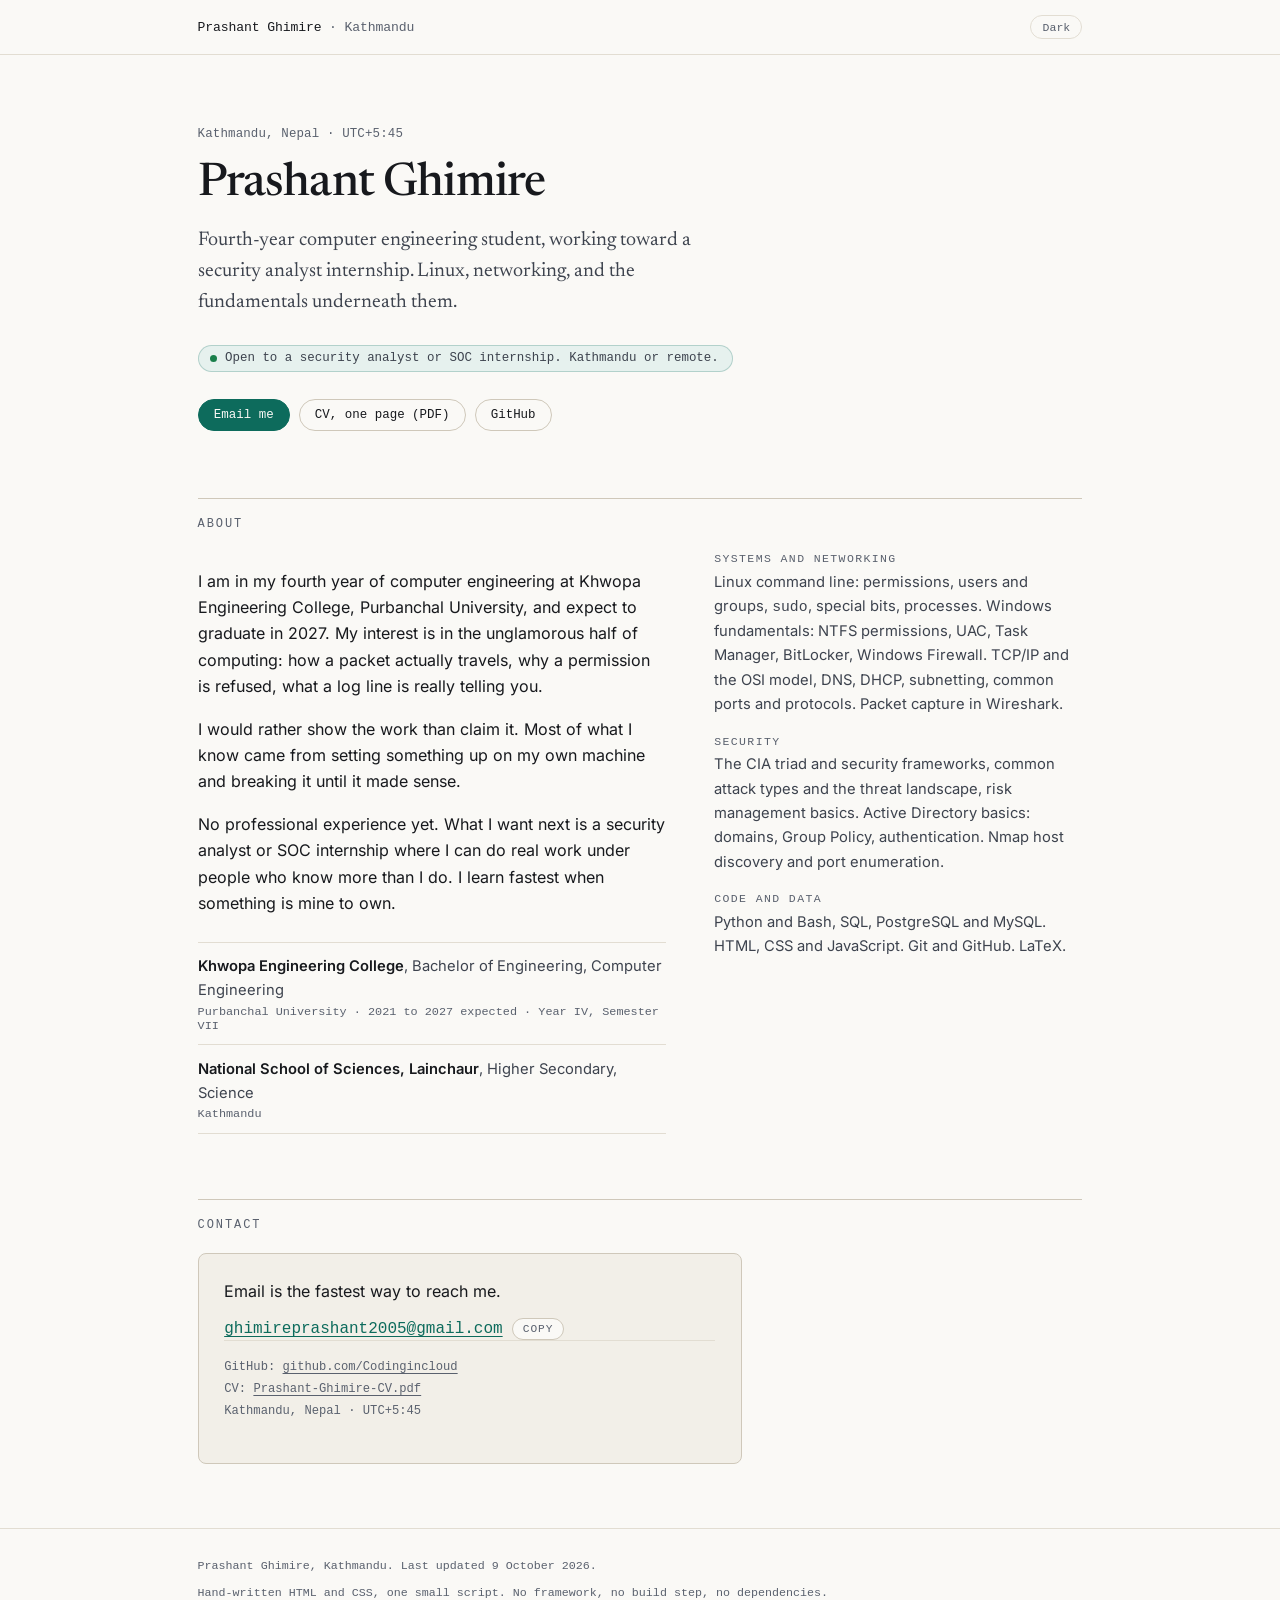
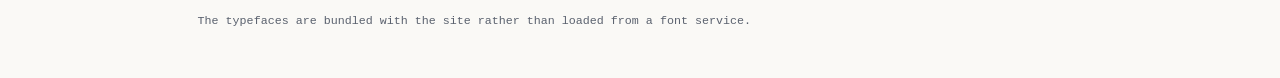
==== index.html @ 4f0287fd "fix: say only what stays true once the proxy is in the path An HTML entity does not dodge Cloudflare" ====
<!DOCTYPE html>
<html lang="en">
<head>
<meta charset="utf-8">
<meta name="viewport" content="width=device-width, initial-scale=1">
<title>Prashant Ghimire · Computer engineering student, Kathmandu</title>
<meta name="description" content="Prashant Ghimire is a computer engineering student in Kathmandu, working toward a security analyst internship. Linux, networking, and the fundamentals underneath them.">
<meta name="author" content="Prashant Ghimire">
<meta name="theme-color" content="#faf9f6">
<link rel="canonical" href="https://prashant-ghimire.com.np/">
<meta property="og:type" content="website">
<meta property="og:title" content="Prashant Ghimire · Computer engineering student, Kathmandu">
<meta property="og:description" content="Computer engineering student in Kathmandu, working toward a security analyst internship.">
<meta property="og:url" content="https://prashant-ghimire.com.np/">
<meta property="og:image" content="https://prashant-ghimire.com.np/assets/img/og.png">
<meta property="og:image:width" content="1200">
<meta property="og:image:height" content="630">
<meta property="og:image:alt" content="Prashant Ghimire, computer engineering student in Kathmandu.">
<meta name="twitter:card" content="summary_large_image">
<link rel="icon" href="favicon.svg" type="image/svg+xml">
<link rel="preload" href="assets/fonts/newsreader-latin.woff2" as="font" type="font/woff2" crossorigin>
<link rel="preload" href="assets/fonts/inter-latin.woff2" as="font" type="font/woff2" crossorigin>
<link rel="stylesheet" href="assets/css/site.css">
<script>
  // Set the theme before the first paint so the page never flashes the wrong
  // background. No stored choice means the operating system gets to decide.
  (function () {
    try {
      var saved = localStorage.getItem("pg-theme");
      var dark = saved
        ? saved === "dark"
        : window.matchMedia("(prefers-color-scheme: dark)").matches;
      if (dark) document.documentElement.setAttribute("data-theme", "dark");
    } catch (e) {}
  })();
</script>
</head>
<body>

<a class="skip" href="#main">Skip to content</a>

<header class="site-head">
  <div class="wrap">
    <a class="brand" href="#top">Prashant Ghimire <span>· Kathmandu</span></a>
    <button class="theme-btn" id="themeBtn" type="button">Dark</button>
  </div>
</header>

<main id="main" class="wrap" tabindex="-1">

  <div class="hero" id="top">
    <p class="eyebrow">Kathmandu, Nepal · UTC+5:45</p>
    <h1>Prashant Ghimire</h1>
    <p class="lede">
      Fourth-year computer engineering student, working toward a security analyst
      internship. Linux, networking, and the fundamentals underneath them.
    </p>
    <p class="status"><span class="dot"></span>Open to a security analyst or SOC internship. Kathmandu or remote.</p>
    <div class="actions">
      <!-- Note: served through a proxying DNS (Cloudflare), this address is
           rewritten at the edge into a /cdn-cgi/l/email-protection link and
           decoded in the browser. Turn Scrape Shield's Email Address
           Obfuscation off on the zone if the raw HTML should carry the
           address itself. The copy button is unaffected: it is a script. -->
      <a class="btn primary" href="mailto:ghimireprashant2005@gmail.com">Email me</a>
      <a class="btn" href="assets/Prashant-Ghimire-CV.pdf">CV, one page (PDF)</a>
      <a class="btn" href="https://github.com/Codingincloud">GitHub</a>
    </div>
  </div>

  <section id="about" aria-labelledby="about-h">
    <h2 id="about-h">About</h2>
    <div class="about-grid">
      <div>
        <p>
          I am in my fourth year of computer engineering at Khwopa Engineering
          College, Purbanchal University, and expect to graduate in 2027. My
          interest is in the unglamorous half of computing: how a packet actually
          travels, why a permission is refused, what a log line is really telling
          you.
        </p>
        <p>
          I would rather show the work than claim it. Most of what I know came from
          setting something up on my own machine and breaking it until it made
          sense.
        </p>
        <p>
          No professional experience yet. What I want next is a security analyst or
          SOC internship where I can do real work under people who know more than I
          do. I learn fastest when something is mine to own.
        </p>

        <ul class="edu">
          <li>
            <b>Khwopa Engineering College</b>, Bachelor of Engineering, Computer Engineering
            <span>Purbanchal University · 2021 to 2027 expected · Year IV, Semester VII</span>
          </li>
          <li>
            <b>National School of Sciences, Lainchaur</b>, Higher Secondary, Science
            <span>Kathmandu</span>
          </li>
        </ul>
      </div>

      <div class="skills">
        <div>
          <h3>Systems and networking</h3>
          <p>
            Linux command line: permissions, users and groups, <code>sudo</code>,
            special bits, processes. Windows fundamentals: NTFS permissions, UAC,
            Task Manager, BitLocker, Windows Firewall. TCP/IP and the OSI model,
            DNS, DHCP, subnetting, common ports and protocols. Packet capture in
            Wireshark.
          </p>
        </div>
        <div>
          <h3>Security</h3>
          <p>
            The CIA triad and security frameworks, common attack types and the
            threat landscape, risk management basics. Active Directory basics:
            domains, Group Policy, authentication. Nmap host discovery and port
            enumeration.
          </p>
        </div>
        <div>
          <h3>Code and data</h3>
          <p>
            Python and Bash, SQL, PostgreSQL and MySQL. HTML, CSS and JavaScript.
            Git and GitHub. LaTeX.
          </p>
        </div>
      </div>
    </div>
  </section>

  <section id="contact" aria-labelledby="contact-h">
    <h2 id="contact-h">Contact</h2>
    <div class="contact-card">
      <p>Email is the fastest way to reach me.</p>
      <div class="email-row">
        <a href="mailto:ghimireprashant2005@gmail.com">ghimireprashant2005@gmail.com</a>
        <button class="copy" id="copyBtn" type="button" aria-label="Copy the email address">Copy</button>
      </div>
      <p class="contact-meta">
        GitHub: <a href="https://github.com/Codingincloud">github.com/Codingincloud</a><br>
        CV: <a href="assets/Prashant-Ghimire-CV.pdf">Prashant-Ghimire-CV.pdf</a><br>
        Kathmandu, Nepal · UTC+5:45
      </p>
    </div>
  </section>

</main>

<footer class="site-foot">
  <div class="wrap">
    <p>Prashant Ghimire, Kathmandu. Last updated 9 October 2026.</p>
    <p>Hand-written HTML and CSS, one small script. No framework, no build step, no dependencies.</p>
    <p>The typefaces are bundled with the site rather than loaded from a font service.</p>
  </div>
</footer>

<script type="application/ld+json">
{
  "@context": "https://schema.org",
  "@type": "Person",
  "name": "Prashant Ghimire",
  "url": "https://prashant-ghimire.com.np/",
  "email": "mailto:ghimireprashant2005@gmail.com",
  "jobTitle": "Computer engineering student",
  "address": { "@type": "PostalAddress", "addressLocality": "Kathmandu", "addressCountry": "NP" },
  "sameAs": ["https://github.com/Codingincloud"],
  "knowsAbout": ["Linux", "Computer networking", "Wireshark", "Information security"]
}
</script>
<script src="assets/js/site.js"></script>
</body>
</html>
---- assets/css/site.css ----
/* ===========================================================================
   prashant-ghimire.com.np
   One page, one stylesheet, no framework. Fonts are bundled in assets/fonts so
   the page makes no third-party requests.
   =========================================================================== */

@font-face {
  font-family: "Inter";
  src: url("../fonts/inter-latin.woff2") format("woff2");
  font-weight: 100 900;
  font-style: normal;
  font-display: swap;
}
@font-face {
  font-family: "Newsreader";
  src: url("../fonts/newsreader-latin.woff2") format("woff2");
  font-weight: 200 800;
  font-style: normal;
  font-display: swap;
}
@font-face {
  font-family: "JetBrains Mono";
  src: url("../fonts/jetbrains-mono-latin.woff2") format("woff2");
  font-weight: 400;
  font-style: normal;
  font-display: swap;
}

:root {
  --paper: #faf9f6;
  --panel: #f2efe8;
  --ink: #17191d;
  --ink-soft: #3d434e;
  --muted: #5a616e;
  --rule: #e2ddd2;
  --rule-strong: #cfc8ba;
  --accent: #0d6b5c;
  --accent-soft: #e6f1ee;
  --ok: #1a7f4b;

  --sans: "Inter", system-ui, -apple-system, "Segoe UI", Roboto, sans-serif;
  --serif: "Newsreader", Iowan Old Style, Palatino, Georgia, serif;
  --mono: "JetBrains Mono", ui-monospace, SFMono-Regular, Consolas, monospace;

  --wrap: 58rem;
  --measure: 34rem;
}

[data-theme="dark"] {
  --paper: #0f1114;
  --panel: #171a1f;
  --ink: #e9e7e2;
  --ink-soft: #c8cbd2;
  --muted: #9aa2ad;
  --rule: #262b32;
  --rule-strong: #39404a;
  --accent: #63d5b6;
  --accent-soft: #12241f;
  --ok: #5cc98f;
}

*,
*::before,
*::after { box-sizing: border-box; }

html { -webkit-text-size-adjust: 100%; scroll-behavior: smooth; }

body {
  margin: 0;
  background: var(--paper);
  color: var(--ink);
  font: 400 1rem/1.65 var(--sans);
  text-rendering: optimizeLegibility;
  -webkit-font-smoothing: antialiased;
}

a { color: var(--accent); text-decoration-thickness: 1px; text-underline-offset: 3px; }
a:hover { text-decoration-thickness: 2px; }

:focus-visible { outline: 2px solid var(--accent); outline-offset: 3px; border-radius: 2px; }

.wrap { max-width: var(--wrap); margin: 0 auto; padding: 0 1.35rem; }

.skip {
  position: absolute; left: -9999px; top: 0; z-index: 20;
  background: var(--ink); color: var(--paper); padding: 0.6rem 1rem; border-radius: 0 0 6px 0;
  font: 400 0.85rem var(--mono);
}
.skip:focus { left: 0; }

/* ---------- header ---------- */

.site-head {
  position: sticky; top: 0; z-index: 10;
  background: color-mix(in srgb, var(--paper) 88%, transparent);
  backdrop-filter: blur(8px);
  border-bottom: 1px solid var(--rule);
}
.site-head .wrap { display: flex; align-items: center; gap: 1rem; min-height: 3.4rem; }
.brand {
  font: 400 0.82rem var(--mono);
  color: var(--ink);
  text-decoration: none;
  letter-spacing: -0.01em;
  white-space: nowrap;
}
.brand span { color: var(--muted); }
.theme-btn {
  margin-left: auto;
  font: 400 0.72rem var(--mono);
  color: var(--muted);
  background: none;
  border: 1px solid var(--rule);
  border-radius: 999px;
  padding: 0.3rem 0.7rem;
  cursor: pointer;
}
.theme-btn:hover { color: var(--ink); border-color: var(--rule-strong); }

/* ---------- hero ---------- */

.hero { padding: 4.5rem 0 0.6rem; }
@media (max-width: 640px) { .hero { padding-top: 3rem; } }

.eyebrow {
  font: 400 0.78rem var(--mono);
  color: var(--muted);
  margin: 0 0 1.1rem;
  letter-spacing: 0.01em;
}
h1 {
  font: 500 clamp(2.1rem, 6.5vw, 2.9rem)/1.08 var(--serif);
  letter-spacing: -0.018em;
  margin: 0 0 1rem;
}
.lede {
  font: 400 clamp(1.1rem, 2.6vw, 1.24rem)/1.55 var(--serif);
  color: var(--ink-soft);
  max-width: 33rem;
  margin: 0 0 1.6rem;
}

.status {
  display: inline-flex; align-items: center; gap: 0.5rem;
  font: 400 0.78rem var(--mono);
  color: var(--ink-soft);
  background: var(--accent-soft);
  border: 1px solid color-mix(in srgb, var(--accent) 24%, transparent);
  border-radius: 999px;
  padding: 0.35rem 0.85rem 0.35rem 0.7rem;
  margin: 0 0 1.7rem;
}
.dot { width: 0.45rem; height: 0.45rem; border-radius: 50%; flex: none; background: var(--ok); }

.actions { display: flex; flex-wrap: wrap; gap: 0.55rem; margin: 0; }
.btn {
  font: 400 0.78rem var(--mono);
  text-decoration: none;
  padding: 0.5rem 0.95rem;
  border: 1px solid var(--rule-strong);
  border-radius: 999px;
  color: var(--ink);
  background: var(--paper);
}
.btn:hover { border-color: var(--accent); color: var(--accent); }
.btn.primary { background: var(--accent); border-color: var(--accent); color: var(--paper); }
.btn.primary:hover { filter: brightness(1.07); color: var(--paper); }

/* ---------- sections ---------- */

section { padding: 3.6rem 0 0.5rem; }

h2 {
  font: 400 0.75rem var(--mono);
  text-transform: uppercase;
  letter-spacing: 0.16em;
  color: var(--muted);
  margin: 0 0 1.3rem;
  padding-top: 1.1rem;
  border-top: 1px solid var(--rule-strong);
}

/* ---------- about ---------- */

.about-grid { display: grid; gap: 2rem; }
@media (min-width: 760px) { .about-grid { grid-template-columns: 1.12fr 0.88fr; gap: 3rem; } }
.about-grid p { max-width: var(--measure); }
.about-grid p:last-child { margin-bottom: 0; }

.skills { display: grid; gap: 1.15rem; align-content: start; }
.skills h3 {
  font: 400 0.72rem var(--mono);
  text-transform: uppercase;
  letter-spacing: 0.12em;
  color: var(--muted);
  margin: 0 0 0.3rem;
}
.skills p { margin: 0 0 0.9rem; font-size: 0.92rem; color: var(--ink-soft); }
.skills p:last-child { margin-bottom: 0; }

.edu { list-style: none; margin: 1.6rem 0 0; padding: 0; max-width: var(--measure); }
.edu li { padding: 0.7rem 0; border-top: 1px solid var(--rule); font-size: 0.92rem; color: var(--ink-soft); }
.edu li:last-child { border-bottom: 1px solid var(--rule); }
.edu b { color: var(--ink); font-weight: 600; }
.edu span { display: block; font: 400 0.74rem var(--mono); color: var(--muted); margin-top: 0.15rem; }

/* ---------- contact ---------- */

.contact-card {
  border: 1px solid var(--rule-strong);
  border-radius: 8px;
  padding: 1.5rem 1.6rem 1.6rem;
  background: var(--panel);
  max-width: var(--measure);
}
.contact-card p { margin: 0 0 0.9rem; }
.email-row { display: flex; flex-wrap: wrap; align-items: center; gap: 0.6rem; }
.email-row a { font: 400 1rem var(--mono); }
.copy {
  font: 400 0.7rem var(--mono);
  text-transform: uppercase;
  letter-spacing: 0.08em;
  color: var(--muted);
  background: var(--paper);
  border: 1px solid var(--rule-strong);
  border-radius: 999px;
  padding: 0.25rem 0.6rem;
  cursor: pointer;
}
.copy:hover { color: var(--accent); border-color: var(--accent); }
.contact-meta {
  margin-top: 1.1rem; padding-top: 1rem; border-top: 1px solid var(--rule);
  font: 400 0.76rem/1.8 var(--mono); color: var(--muted);
}
.contact-meta a { color: var(--muted); }
.contact-meta a:hover { color: var(--accent); }

/* ---------- footer ---------- */

.site-foot {
  margin-top: 3.5rem;
  border-top: 1px solid var(--rule);
  padding: 1.6rem 0 2.6rem;
  font: 400 0.73rem/1.9 var(--mono);
  color: var(--muted);
}
.site-foot p { margin: 0; }
.site-foot p + p { margin-top: 0.35rem; }

@media print {
  .site-head, .actions, .copy, .skip { display: none; }
  body { background: #fff; color: #000; font-size: 11pt; }
  section { break-inside: avoid; }
}
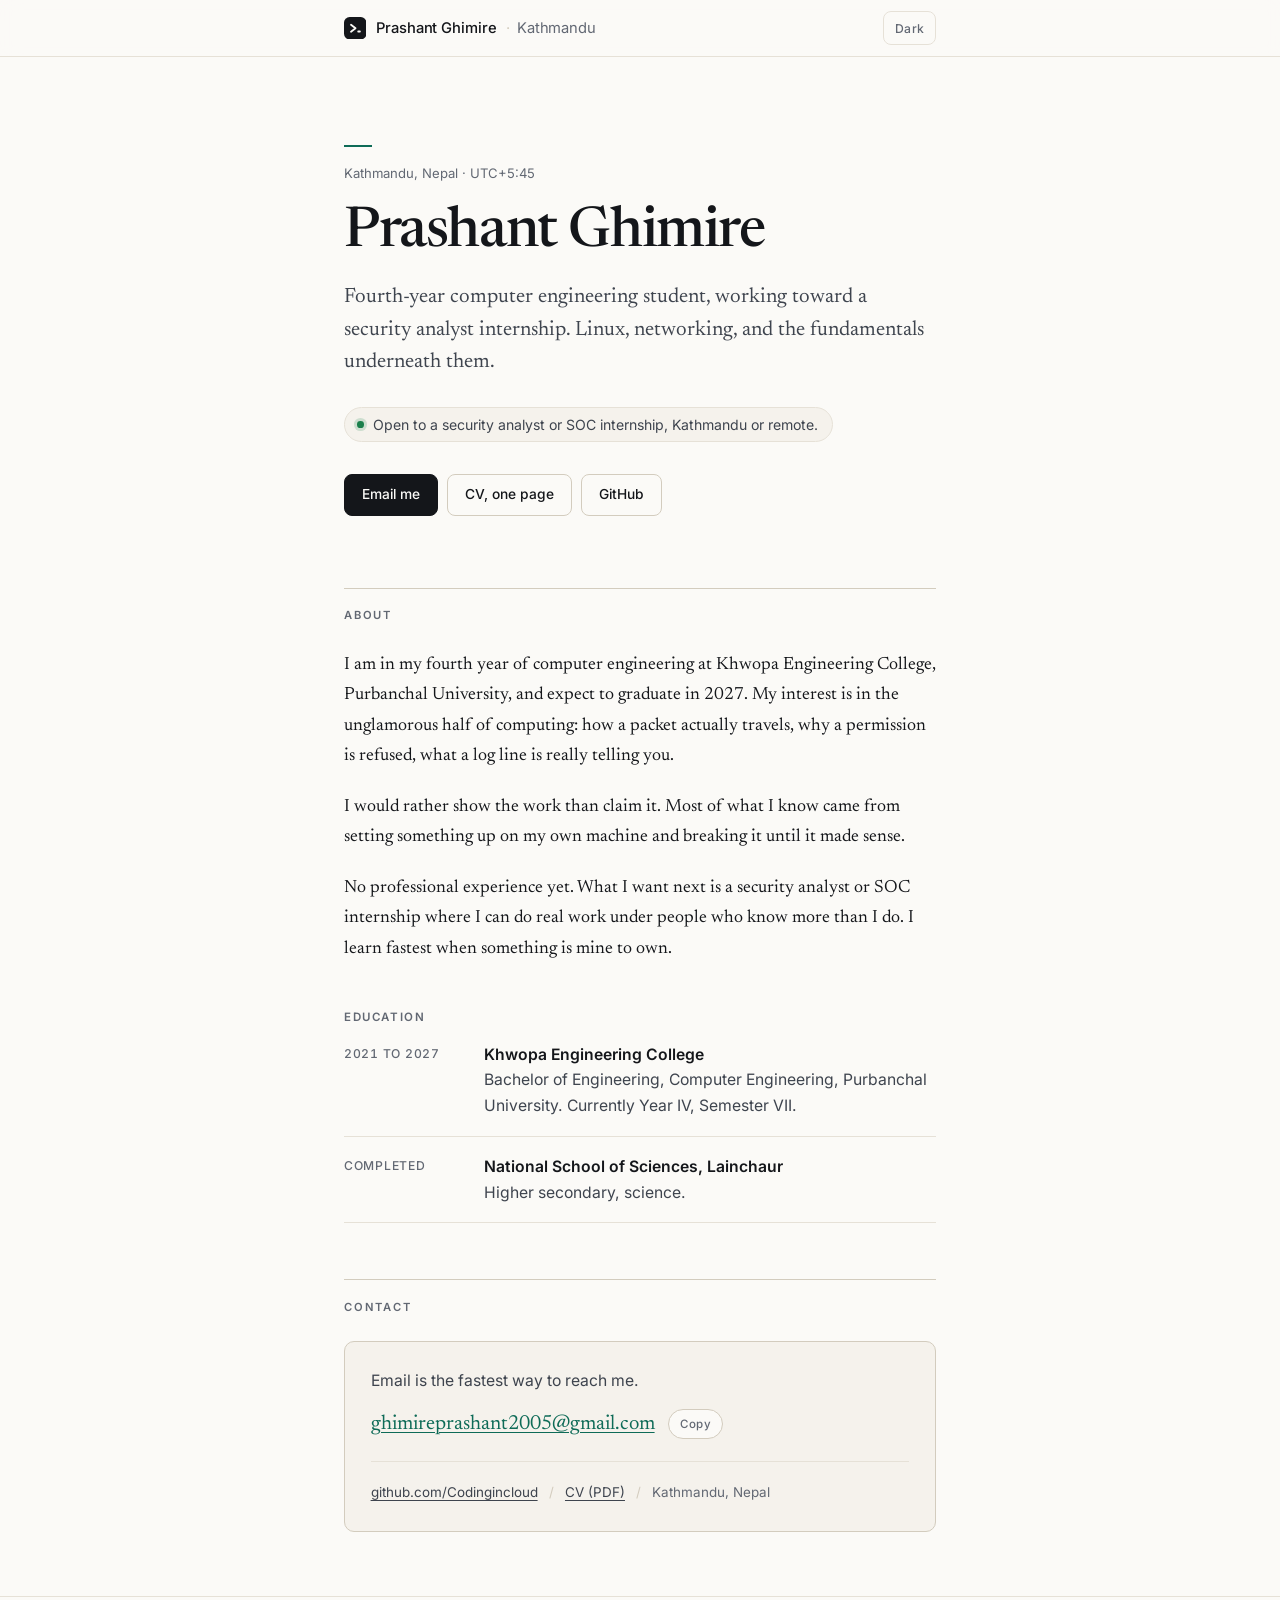
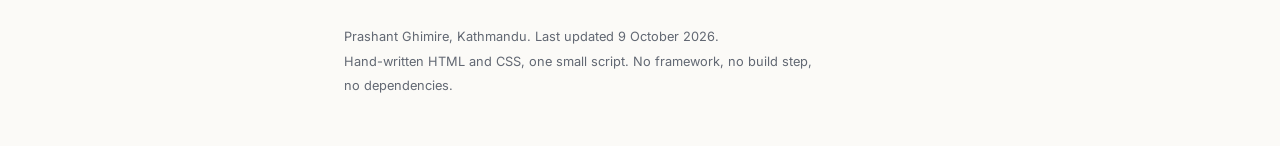
==== commit 7b8fe10b: "Remove the grouped skill lists, and set the page in two typefaces The three skill blocks read like a" ====
--- a/index.html
+++ b/index.html
@@ -4,9 +4,10 @@
 <meta charset="utf-8">
 <meta name="viewport" content="width=device-width, initial-scale=1">
 <title>Prashant Ghimire · Computer engineering student, Kathmandu</title>
-<meta name="description" content="Prashant Ghimire is a computer engineering student in Kathmandu, working toward a security analyst internship. Linux, networking, and the fundamentals underneath them.">
+<meta name="description" content="Prashant Ghimire is a computer engineering student in Kathmandu, working toward a security analyst internship.">
 <meta name="author" content="Prashant Ghimire">
-<meta name="theme-color" content="#faf9f6">
+<meta name="theme-color" content="#fbfaf7" media="(prefers-color-scheme: light)">
+<meta name="theme-color" content="#0e1013" media="(prefers-color-scheme: dark)">
 <link rel="canonical" href="https://prashant-ghimire.com.np/">
 <meta property="og:type" content="website">
 <meta property="og:title" content="Prashant Ghimire · Computer engineering student, Kathmandu">
@@ -19,7 +20,6 @@
 <meta name="twitter:card" content="summary_large_image">
 <link rel="icon" href="favicon.svg" type="image/svg+xml">
 <link rel="preload" href="assets/fonts/newsreader-latin.woff2" as="font" type="font/woff2" crossorigin>
-<link rel="preload" href="assets/fonts/inter-latin.woff2" as="font" type="font/woff2" crossorigin>
 <link rel="stylesheet" href="assets/css/site.css">
 <script>
   // Set the theme before the first paint so the page never flashes the wrong
@@ -40,38 +40,43 @@
 <a class="skip" href="#main">Skip to content</a>
 
 <header class="site-head">
-  <div class="wrap">
-    <a class="brand" href="#top">Prashant Ghimire <span>· Kathmandu</span></a>
+  <div class="wrap head-inner">
+    <a class="brand" href="#top">
+      <svg class="mark" viewBox="0 0 32 32" aria-hidden="true" focusable="false">
+        <rect width="32" height="32" rx="8"></rect>
+        <path d="M10 11 L16.5 16 L10 21" fill="none" stroke-width="2.6"
+              stroke-linecap="round" stroke-linejoin="round"></path>
+        <rect class="cursor" x="19" y="19.4" width="5" height="2.6" rx="1.3"></rect>
+      </svg>
+      <span class="brand-name">Prashant Ghimire</span>
+      <span class="brand-place">Kathmandu</span>
+    </a>
     <button class="theme-btn" id="themeBtn" type="button">Dark</button>
   </div>
 </header>
 
-<main id="main" class="wrap" tabindex="-1">
+<main id="main" tabindex="-1">
+  <div class="wrap">
 
-  <div class="hero" id="top">
-    <p class="eyebrow">Kathmandu, Nepal · UTC+5:45</p>
-    <h1>Prashant Ghimire</h1>
-    <p class="lede">
-      Fourth-year computer engineering student, working toward a security analyst
-      internship. Linux, networking, and the fundamentals underneath them.
-    </p>
-    <p class="status"><span class="dot"></span>Open to a security analyst or SOC internship. Kathmandu or remote.</p>
-    <div class="actions">
-      <!-- Note: served through a proxying DNS (Cloudflare), this address is
-           rewritten at the edge into a /cdn-cgi/l/email-protection link and
-           decoded in the browser. Turn Scrape Shield's Email Address
-           Obfuscation off on the zone if the raw HTML should carry the
-           address itself. The copy button is unaffected: it is a script. -->
-      <a class="btn primary" href="mailto:ghimireprashant2005@gmail.com">Email me</a>
-      <a class="btn" href="assets/Prashant-Ghimire-CV.pdf">CV, one page (PDF)</a>
-      <a class="btn" href="https://github.com/Codingincloud">GitHub</a>
-    </div>
-  </div>
+    <section class="hero" id="top">
+      <p class="eyebrow">Kathmandu, Nepal · UTC+5:45</p>
+      <h1>Prashant Ghimire</h1>
+      <p class="lede">
+        Fourth-year computer engineering student, working toward a security
+        analyst internship. Linux, networking, and the fundamentals underneath
+        them.
+      </p>
+      <p class="status"><span class="dot" aria-hidden="true"></span>Open to a security analyst or SOC internship, Kathmandu or remote.</p>
+      <div class="actions">
+        <a class="btn primary" href="mailto:ghimireprashant2005@gmail.com">Email me</a>
+        <a class="btn" href="assets/Prashant-Ghimire-CV.pdf">CV, one page</a>
+        <a class="btn" href="https://github.com/Codingincloud">GitHub</a>
+      </div>
+    </section>
 
-  <section id="about" aria-labelledby="about-h">
-    <h2 id="about-h">About</h2>
-    <div class="about-grid">
-      <div>
+    <section id="about" aria-labelledby="about-h">
+      <h2 id="about-h">About</h2>
+      <div class="prose">
         <p>
           I am in my fourth year of computer engineering at Khwopa Engineering
           College, Purbanchal University, and expect to graduate in 2027. My
@@ -80,82 +85,62 @@
           you.
         </p>
         <p>
-          I would rather show the work than claim it. Most of what I know came from
-          setting something up on my own machine and breaking it until it made
-          sense.
+          I would rather show the work than claim it. Most of what I know came
+          from setting something up on my own machine and breaking it until it
+          made sense.
         </p>
         <p>
-          No professional experience yet. What I want next is a security analyst or
-          SOC internship where I can do real work under people who know more than I
-          do. I learn fastest when something is mine to own.
+          No professional experience yet. What I want next is a security analyst
+          or SOC internship where I can do real work under people who know more
+          than I do. I learn fastest when something is mine to own.
         </p>
-
-        <ul class="edu">
-          <li>
-            <b>Khwopa Engineering College</b>, Bachelor of Engineering, Computer Engineering
-            <span>Purbanchal University · 2021 to 2027 expected · Year IV, Semester VII</span>
-          </li>
-          <li>
-            <b>National School of Sciences, Lainchaur</b>, Higher Secondary, Science
-            <span>Kathmandu</span>
-          </li>
-        </ul>
       </div>
 
-      <div class="skills">
-        <div>
-          <h3>Systems and networking</h3>
-          <p>
-            Linux command line: permissions, users and groups, <code>sudo</code>,
-            special bits, processes. Windows fundamentals: NTFS permissions, UAC,
-            Task Manager, BitLocker, Windows Firewall. TCP/IP and the OSI model,
-            DNS, DHCP, subnetting, common ports and protocols. Packet capture in
-            Wireshark.
-          </p>
+      <h3 class="subhead">Education</h3>
+      <ul class="edu">
+        <li>
+          <span class="edu-years">2021 to 2027</span>
+          <span class="edu-what">
+            <b>Khwopa Engineering College</b>
+            Bachelor of Engineering, Computer Engineering, Purbanchal University.
+            Currently Year IV, Semester VII.
+          </span>
+        </li>
+        <li>
+          <span class="edu-years">Completed</span>
+          <span class="edu-what">
+            <b>National School of Sciences, Lainchaur</b>
+            Higher secondary, science.
+          </span>
+        </li>
+      </ul>
+    </section>
+
+    <section id="contact" aria-labelledby="contact-h">
+      <h2 id="contact-h">Contact</h2>
+      <div class="contact">
+        <p class="contact-line">Email is the fastest way to reach me.</p>
+        <div class="email-row">
+          <a class="email" href="mailto:ghimireprashant2005@gmail.com">ghimireprashant2005@gmail.com</a>
+          <button class="copy" id="copyBtn" type="button" aria-label="Copy the email address">Copy</button>
         </div>
-        <div>
-          <h3>Security</h3>
-          <p>
-            The CIA triad and security frameworks, common attack types and the
-            threat landscape, risk management basics. Active Directory basics:
-            domains, Group Policy, authentication. Nmap host discovery and port
-            enumeration.
-          </p>
-        </div>
-        <div>
-          <h3>Code and data</h3>
-          <p>
-            Python and Bash, SQL, PostgreSQL and MySQL. HTML, CSS and JavaScript.
-            Git and GitHub. LaTeX.
-          </p>
-        </div>
+        <p class="contact-meta">
+          <a href="https://github.com/Codingincloud">github.com/Codingincloud</a>
+          <span class="sep" aria-hidden="true">/</span>
+          <a href="assets/Prashant-Ghimire-CV.pdf">CV (PDF)</a>
+          <span class="sep" aria-hidden="true">/</span>
+          Kathmandu, Nepal
+        </p>
       </div>
-    </div>
-  </section>
+    </section>
 
-  <section id="contact" aria-labelledby="contact-h">
-    <h2 id="contact-h">Contact</h2>
-    <div class="contact-card">
-      <p>Email is the fastest way to reach me.</p>
-      <div class="email-row">
-        <a href="mailto:ghimireprashant2005@gmail.com">ghimireprashant2005@gmail.com</a>
-        <button class="copy" id="copyBtn" type="button" aria-label="Copy the email address">Copy</button>
-      </div>
-      <p class="contact-meta">
-        GitHub: <a href="https://github.com/Codingincloud">github.com/Codingincloud</a><br>
-        CV: <a href="assets/Prashant-Ghimire-CV.pdf">Prashant-Ghimire-CV.pdf</a><br>
-        Kathmandu, Nepal · UTC+5:45
-      </p>
-    </div>
-  </section>
-
+  </div>
 </main>
 
 <footer class="site-foot">
   <div class="wrap">
     <p>Prashant Ghimire, Kathmandu. Last updated 9 October 2026.</p>
     <p>Hand-written HTML and CSS, one small script. No framework, no build step, no dependencies.</p>
-    <p>The typefaces are bundled with the site rather than loaded from a font service.</p>
   </div>
 </footer>
 
@@ -169,7 +154,7 @@
   "jobTitle": "Computer engineering student",
   "address": { "@type": "PostalAddress", "addressLocality": "Kathmandu", "addressCountry": "NP" },
   "sameAs": ["https://github.com/Codingincloud"],
-  "knowsAbout": ["Linux", "Computer networking", "Wireshark", "Information security"]
+  "knowsAbout": ["Linux", "Computer networking", "Information security"]
 }
 </script>
 <script src="assets/js/site.js"></script>
--- a/assets/css/site.css
+++ b/assets/css/site.css
@@ -1,7 +1,11 @@
 /* ===========================================================================
    prashant-ghimire.com.np
-   One page, one stylesheet, no framework. Fonts are bundled in assets/fonts so
-   the page makes no third-party requests.
+   One page, one stylesheet, no framework. Two typefaces, both bundled in
+   assets/fonts, so the page makes no third-party requests.
+
+   Newsreader sets the name, the introduction and the prose. Inter does
+   everything else: labels, metadata, buttons. Nothing else is used, which is
+   the point.
    =========================================================================== */
 
 @font-face {
@@ -18,237 +22,319 @@
   font-style: normal;
   font-display: swap;
 }
-@font-face {
-  font-family: "JetBrains Mono";
-  src: url("../fonts/jetbrains-mono-latin.woff2") format("woff2");
-  font-weight: 400;
-  font-style: normal;
-  font-display: swap;
-}
 
 :root {
-  --paper: #faf9f6;
-  --panel: #f2efe8;
-  --ink: #17191d;
-  --ink-soft: #3d434e;
-  --muted: #5a616e;
-  --rule: #e2ddd2;
-  --rule-strong: #cfc8ba;
-  --accent: #0d6b5c;
-  --accent-soft: #e6f1ee;
+  color-scheme: light;
+
+  --paper: #fbfaf7;
+  --panel: #f5f2ec;
+  --ink: #14161a;
+  --ink-soft: #3e444e;
+  --muted: #626873;
+  --rule: #e6e1d7;
+  --rule-strong: #d3ccbe;
+  --accent: #0e6b57;
   --ok: #1a7f4b;
 
   --sans: "Inter", system-ui, -apple-system, "Segoe UI", Roboto, sans-serif;
   --serif: "Newsreader", Iowan Old Style, Palatino, Georgia, serif;
-  --mono: "JetBrains Mono", ui-monospace, SFMono-Regular, Consolas, monospace;
-
-  --wrap: 58rem;
-  --measure: 34rem;
+
+  --wrap: 40rem;
+  --radius: 10px;
 }
 
 [data-theme="dark"] {
-  --paper: #0f1114;
-  --panel: #171a1f;
-  --ink: #e9e7e2;
-  --ink-soft: #c8cbd2;
-  --muted: #9aa2ad;
-  --rule: #262b32;
-  --rule-strong: #39404a;
-  --accent: #63d5b6;
-  --accent-soft: #12241f;
+  color-scheme: dark;
+
+  --paper: #0e1013;
+  --panel: #15181d;
+  --ink: #eae8e3;
+  --ink-soft: #c6cad2;
+  --muted: #99a0ab;
+  --rule: #23272e;
+  --rule-strong: #343a44;
+  --accent: #5fd0ae;
   --ok: #5cc98f;
 }
 
-*,
-*::before,
-*::after { box-sizing: border-box; }
-
-html { -webkit-text-size-adjust: 100%; scroll-behavior: smooth; }
+*, *::before, *::after { box-sizing: border-box; }
+
+html {
+  -webkit-text-size-adjust: 100%;
+  scroll-behavior: smooth;
+}
 
 body {
   margin: 0;
   background: var(--paper);
   color: var(--ink);
   font: 400 1rem/1.65 var(--sans);
+  -webkit-font-smoothing: antialiased;
   text-rendering: optimizeLegibility;
-  -webkit-font-smoothing: antialiased;
-}
+}
+
+::selection { background: color-mix(in srgb, var(--accent) 20%, transparent); }
 
 a { color: var(--accent); text-decoration-thickness: 1px; text-underline-offset: 3px; }
 a:hover { text-decoration-thickness: 2px; }
 
-:focus-visible { outline: 2px solid var(--accent); outline-offset: 3px; border-radius: 2px; }
-
-.wrap { max-width: var(--wrap); margin: 0 auto; padding: 0 1.35rem; }
+:focus-visible {
+  outline: 2px solid var(--accent);
+  outline-offset: 3px;
+  border-radius: 3px;
+}
+
+h1, h2, h3 { text-wrap: balance; }
+p { text-wrap: pretty; }
+
+.wrap { max-width: var(--wrap); margin: 0 auto; padding: 0 1.5rem; }
 
 .skip {
-  position: absolute; left: -9999px; top: 0; z-index: 20;
-  background: var(--ink); color: var(--paper); padding: 0.6rem 1rem; border-radius: 0 0 6px 0;
-  font: 400 0.85rem var(--mono);
+  position: absolute; left: -9999px; top: 0; z-index: 30;
+  background: var(--ink); color: var(--paper);
+  padding: 0.6rem 1rem; border-radius: 0 0 8px 0;
+  font: 500 0.85rem var(--sans);
 }
 .skip:focus { left: 0; }
 
-/* ---------- header ---------- */
+/* ---------- header ------------------------------------------------------- */
 
 .site-head {
-  position: sticky; top: 0; z-index: 10;
-  background: color-mix(in srgb, var(--paper) 88%, transparent);
-  backdrop-filter: blur(8px);
+  position: sticky; top: 0; z-index: 20;
+  background: color-mix(in srgb, var(--paper) 86%, transparent);
+  backdrop-filter: saturate(140%) blur(10px);
   border-bottom: 1px solid var(--rule);
 }
-.site-head .wrap { display: flex; align-items: center; gap: 1rem; min-height: 3.4rem; }
+.head-inner { display: flex; align-items: center; gap: 1rem; min-height: 3.5rem; }
+
 .brand {
-  font: 400 0.82rem var(--mono);
-  color: var(--ink);
-  text-decoration: none;
-  letter-spacing: -0.01em;
+  display: inline-flex; align-items: center; gap: 0.6rem;
+  text-decoration: none; color: var(--ink);
+  font: 500 0.92rem var(--sans); letter-spacing: -0.005em;
   white-space: nowrap;
 }
-.brand span { color: var(--muted); }
+.mark { width: 1.4rem; height: 1.4rem; display: block; flex: none; }
+/* The mark is the favicon: an ink square with the paper colour cut out of it,
+   so it reads in both themes without a second asset. */
+.mark rect { fill: var(--ink); }
+.mark rect.cursor { fill: var(--paper); }
+.mark path { stroke: var(--paper); }
+.brand-place { color: var(--muted); font-weight: 400; }
+.brand-place::before { content: "·"; margin-right: 0.4rem; color: var(--rule-strong); }
+@media (max-width: 30rem) { .brand-place { display: none; } }
+
 .theme-btn {
   margin-left: auto;
-  font: 400 0.72rem var(--mono);
+  display: inline-flex; align-items: center;
+  min-height: 2.1rem;
+  font: 500 0.76rem var(--sans);
+  letter-spacing: 0.01em;
   color: var(--muted);
   background: none;
   border: 1px solid var(--rule);
+  border-radius: 8px;
+  padding: 0.34rem 0.7rem;
+  cursor: pointer;
+  transition: color 0.15s, border-color 0.15s;
+}
+.theme-btn:hover { color: var(--ink); border-color: var(--rule-strong); }
+
+/* ---------- hero --------------------------------------------------------- */
+
+.hero { padding: 5.5rem 0 1rem; }
+@media (max-width: 40rem) { .hero { padding-top: 3.25rem; } }
+
+.eyebrow {
+  font: 400 0.82rem var(--sans);
+  color: var(--muted);
+  margin: 0 0 1.5rem;
+}
+.eyebrow::before {
+  content: "";
+  display: block;
+  width: 1.75rem;
+  height: 2px;
+  background: var(--accent);
+  margin-bottom: 1.1rem;
+}
+
+h1 {
+  font: 500 clamp(2.6rem, 8vw, 3.5rem)/1.03 var(--serif);
+  letter-spacing: -0.025em;
+  margin: 0 0 1.25rem;
+}
+
+.lede {
+  font: 400 clamp(1.16rem, 2.5vw, 1.3rem)/1.55 var(--serif);
+  color: var(--ink-soft);
+  margin: 0 0 1.75rem;
+}
+
+.status {
+  display: inline-flex; align-items: center; gap: 0.55rem;
+  font: 400 0.88rem/1.4 var(--sans);
+  color: var(--ink-soft);
+  background: var(--panel);
+  border: 1px solid var(--rule);
   border-radius: 999px;
-  padding: 0.3rem 0.7rem;
-  cursor: pointer;
-}
-.theme-btn:hover { color: var(--ink); border-color: var(--rule-strong); }
-
-/* ---------- hero ---------- */
-
-.hero { padding: 4.5rem 0 0.6rem; }
-@media (max-width: 640px) { .hero { padding-top: 3rem; } }
-
-.eyebrow {
-  font: 400 0.78rem var(--mono);
-  color: var(--muted);
-  margin: 0 0 1.1rem;
-  letter-spacing: 0.01em;
-}
-h1 {
-  font: 500 clamp(2.1rem, 6.5vw, 2.9rem)/1.08 var(--serif);
-  letter-spacing: -0.018em;
-  margin: 0 0 1rem;
-}
-.lede {
-  font: 400 clamp(1.1rem, 2.6vw, 1.24rem)/1.55 var(--serif);
-  color: var(--ink-soft);
-  max-width: 33rem;
-  margin: 0 0 1.6rem;
-}
-
-.status {
-  display: inline-flex; align-items: center; gap: 0.5rem;
-  font: 400 0.78rem var(--mono);
-  color: var(--ink-soft);
-  background: var(--accent-soft);
-  border: 1px solid color-mix(in srgb, var(--accent) 24%, transparent);
-  border-radius: 999px;
-  padding: 0.35rem 0.85rem 0.35rem 0.7rem;
-  margin: 0 0 1.7rem;
-}
-.dot { width: 0.45rem; height: 0.45rem; border-radius: 50%; flex: none; background: var(--ok); }
-
-.actions { display: flex; flex-wrap: wrap; gap: 0.55rem; margin: 0; }
+  padding: 0.42rem 0.9rem 0.42rem 0.75rem;
+  margin: 0 0 2rem;
+}
+.dot {
+  width: 0.42rem; height: 0.42rem; border-radius: 50%;
+  flex: none; background: var(--ok);
+  box-shadow: 0 0 0 3px color-mix(in srgb, var(--ok) 18%, transparent);
+}
+
+.actions { display: flex; flex-wrap: wrap; gap: 0.6rem; }
 .btn {
-  font: 400 0.78rem var(--mono);
+  display: inline-flex; align-items: center;
+  min-height: 2.6rem;
+  font: 500 0.86rem/1 var(--sans);
   text-decoration: none;
-  padding: 0.5rem 0.95rem;
+  padding: 0.7rem 1.05rem;
   border: 1px solid var(--rule-strong);
-  border-radius: 999px;
+  border-radius: 8px;
   color: var(--ink);
-  background: var(--paper);
-}
-.btn:hover { border-color: var(--accent); color: var(--accent); }
-.btn.primary { background: var(--accent); border-color: var(--accent); color: var(--paper); }
-.btn.primary:hover { filter: brightness(1.07); color: var(--paper); }
-
-/* ---------- sections ---------- */
-
-section { padding: 3.6rem 0 0.5rem; }
+  background: transparent;
+  transition: background-color 0.15s, border-color 0.15s, color 0.15s;
+}
+.btn:hover { border-color: var(--ink-soft); background: var(--panel); }
+.btn.primary {
+  background: var(--ink);
+  border-color: var(--ink);
+  color: var(--paper);
+}
+.btn.primary:hover { background: var(--accent); border-color: var(--accent); color: var(--paper); }
+
+/* ---------- sections ----------------------------------------------------- */
+
+section { padding: 3.5rem 0 0; scroll-margin-top: 4.5rem; }
 
 h2 {
-  font: 400 0.75rem var(--mono);
+  font: 600 0.7rem/1 var(--sans);
   text-transform: uppercase;
   letter-spacing: 0.16em;
   color: var(--muted);
-  margin: 0 0 1.3rem;
-  padding-top: 1.1rem;
+  margin: 0 0 1.75rem;
+  padding-top: 1.35rem;
   border-top: 1px solid var(--rule-strong);
 }
 
-/* ---------- about ---------- */
-
-.about-grid { display: grid; gap: 2rem; }
-@media (min-width: 760px) { .about-grid { grid-template-columns: 1.12fr 0.88fr; gap: 3rem; } }
-.about-grid p { max-width: var(--measure); }
-.about-grid p:last-child { margin-bottom: 0; }
-
-.skills { display: grid; gap: 1.15rem; align-content: start; }
-.skills h3 {
-  font: 400 0.72rem var(--mono);
+.subhead {
+  font: 600 0.72rem/1 var(--sans);
   text-transform: uppercase;
-  letter-spacing: 0.12em;
-  color: var(--muted);
-  margin: 0 0 0.3rem;
-}
-.skills p { margin: 0 0 0.9rem; font-size: 0.92rem; color: var(--ink-soft); }
-.skills p:last-child { margin-bottom: 0; }
-
-.edu { list-style: none; margin: 1.6rem 0 0; padding: 0; max-width: var(--measure); }
-.edu li { padding: 0.7rem 0; border-top: 1px solid var(--rule); font-size: 0.92rem; color: var(--ink-soft); }
-.edu li:last-child { border-bottom: 1px solid var(--rule); }
-.edu b { color: var(--ink); font-weight: 600; }
-.edu span { display: block; font: 400 0.74rem var(--mono); color: var(--muted); margin-top: 0.15rem; }
-
-/* ---------- contact ---------- */
-
-.contact-card {
+  letter-spacing: 0.14em;
+  color: var(--muted);
+  margin: 3rem 0 1.1rem;
+}
+
+.prose p {
+  font: 400 1.11rem/1.72 var(--serif);
+  color: var(--ink);
+  margin: 0 0 1.25rem;
+}
+.prose p:last-child { margin-bottom: 0; }
+
+/* ---------- education ---------------------------------------------------- */
+
+.edu { list-style: none; margin: 0; padding: 0; }
+.edu li {
+  display: grid;
+  grid-template-columns: 7.5rem 1fr;
+  gap: 0.35rem 1.25rem;
+  padding: 1.05rem 0;
+  border-top: 1px solid var(--rule);
+}
+.edu li:first-child { border-top: 0; padding-top: 0; }
+.edu li:last-child { border-bottom: 1px solid var(--rule); padding-bottom: 1.05rem; }
+@media (max-width: 34rem) {
+  .edu li { grid-template-columns: 1fr; }
+}
+.edu-years {
+  font: 500 0.76rem/1.6 var(--sans);
+  font-variant-numeric: tabular-nums;
+  text-transform: uppercase;
+  letter-spacing: 0.06em;
+  color: var(--muted);
+  padding-top: 0.15rem;
+}
+.edu-what { font: 400 0.98rem/1.65 var(--sans); color: var(--ink-soft); }
+.edu-what b { display: block; font-weight: 600; color: var(--ink); }
+
+/* ---------- contact ------------------------------------------------------ */
+
+.contact {
   border: 1px solid var(--rule-strong);
-  border-radius: 8px;
-  padding: 1.5rem 1.6rem 1.6rem;
+  border-radius: var(--radius);
   background: var(--panel);
-  max-width: var(--measure);
-}
-.contact-card p { margin: 0 0 0.9rem; }
-.email-row { display: flex; flex-wrap: wrap; align-items: center; gap: 0.6rem; }
-.email-row a { font: 400 1rem var(--mono); }
+  padding: 1.6rem;
+}
+.contact-line { font: 400 0.98rem/1.6 var(--sans); color: var(--ink-soft); margin: 0 0 1rem; }
+
+.email-row { display: flex; flex-wrap: wrap; align-items: center; gap: 0.85rem; }
+.email {
+  font: 400 clamp(1.05rem, 3.4vw, 1.28rem)/1.3 var(--serif);
+  color: var(--accent);
+  text-decoration-thickness: 1px;
+  overflow-wrap: anywhere;
+}
 .copy {
-  font: 400 0.7rem var(--mono);
-  text-transform: uppercase;
-  letter-spacing: 0.08em;
+  display: inline-flex; align-items: center;
+  min-height: 1.9rem;
+  font: 500 0.72rem var(--sans);
+  letter-spacing: 0.04em;
   color: var(--muted);
   background: var(--paper);
   border: 1px solid var(--rule-strong);
   border-radius: 999px;
-  padding: 0.25rem 0.6rem;
+  padding: 0.32rem 0.7rem;
   cursor: pointer;
+  transition: color 0.15s, border-color 0.15s;
 }
 .copy:hover { color: var(--accent); border-color: var(--accent); }
+
 .contact-meta {
-  margin-top: 1.1rem; padding-top: 1rem; border-top: 1px solid var(--rule);
-  font: 400 0.76rem/1.8 var(--mono); color: var(--muted);
-}
-.contact-meta a { color: var(--muted); }
+  margin: 1.35rem 0 0;
+  padding-top: 1.15rem;
+  border-top: 1px solid var(--rule);
+  font: 400 0.84rem/1.9 var(--sans);
+  color: var(--muted);
+}
+.contact-meta a { color: var(--ink-soft); }
 .contact-meta a:hover { color: var(--accent); }
-
-/* ---------- footer ---------- */
+.sep { color: var(--rule-strong); padding: 0 0.45rem; }
+
+/* ---------- footer ------------------------------------------------------- */
 
 .site-foot {
-  margin-top: 3.5rem;
+  margin-top: 4rem;
   border-top: 1px solid var(--rule);
-  padding: 1.6rem 0 2.6rem;
-  font: 400 0.73rem/1.9 var(--mono);
-  color: var(--muted);
-}
-.site-foot p { margin: 0; }
-.site-foot p + p { margin-top: 0.35rem; }
+  padding: 1.75rem 0 3rem;
+  font: 400 0.8rem/1.9 var(--sans);
+  color: var(--muted);
+}
+.site-foot p { margin: 0; max-width: 34rem; }
+
+/* ---------- first paint -------------------------------------------------- */
+
+@media (prefers-reduced-motion: no-preference) {
+  .hero > * {
+    animation: rise 0.55s cubic-bezier(0.22, 0.7, 0.3, 1) both;
+  }
+  .hero > *:nth-child(2) { animation-delay: 0.05s; }
+  .hero > *:nth-child(3) { animation-delay: 0.1s; }
+  .hero > *:nth-child(4) { animation-delay: 0.15s; }
+  .hero > *:nth-child(5) { animation-delay: 0.2s; }
+}
+@keyframes rise {
+  from { opacity: 0; transform: translateY(7px); }
+  to { opacity: 1; transform: none; }
+}
 
 @media print {
   .site-head, .actions, .copy, .skip { display: none; }
   body { background: #fff; color: #000; font-size: 11pt; }
+  .contact, .status { border-color: #999; background: #fff; }
   section { break-inside: avoid; }
 }
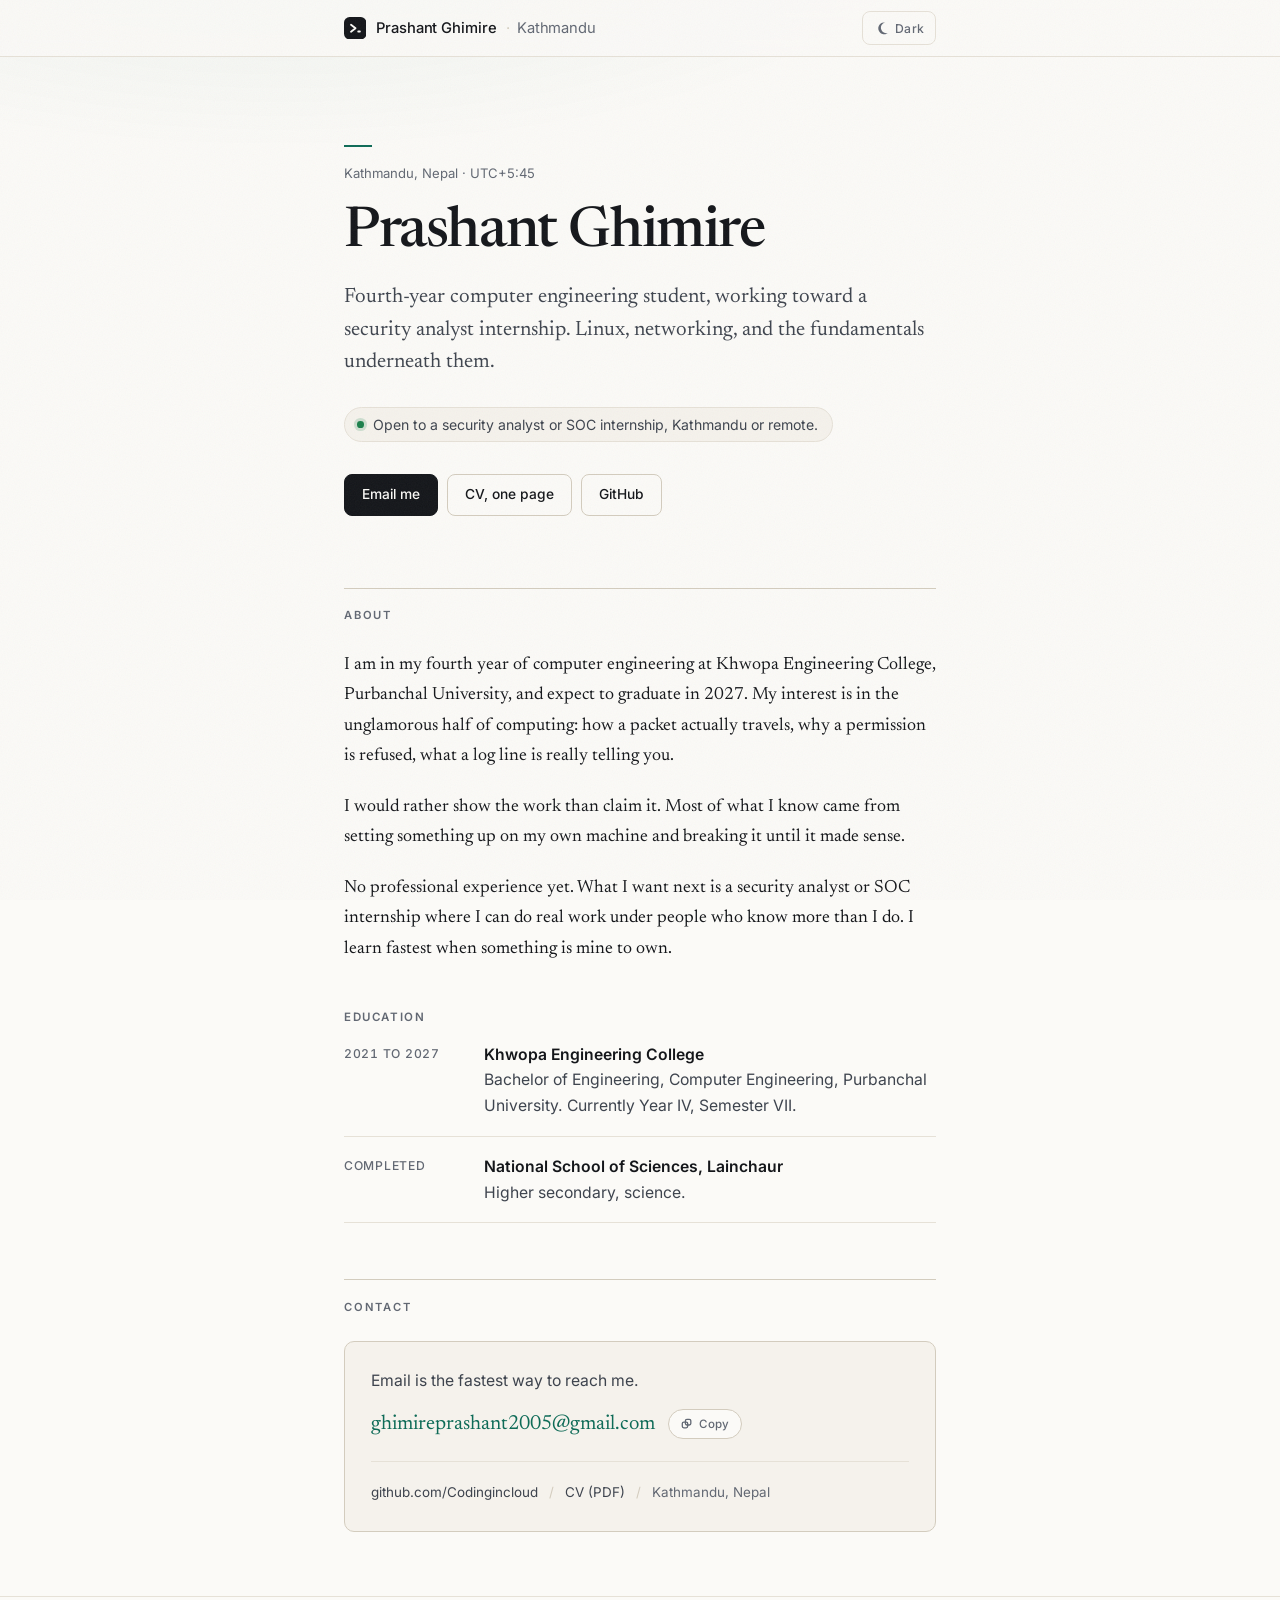
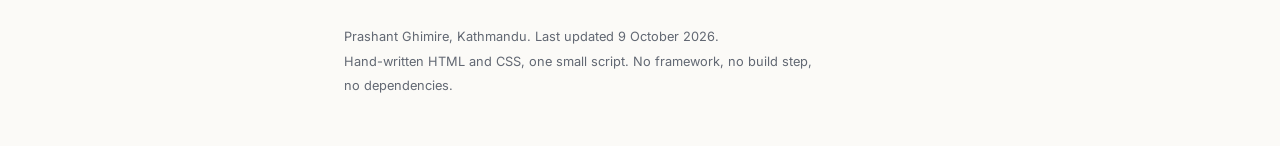
==== commit b1241705: "Motion: native scroll reveals, a theme wipe from the button, and pointer detail The page keeps no an" ====
--- a/index.html
+++ b/index.html
@@ -20,7 +20,11 @@
 <meta name="twitter:card" content="summary_large_image">
 <link rel="icon" href="favicon.svg" type="image/svg+xml">
 <link rel="preload" href="assets/fonts/newsreader-latin.woff2" as="font" type="font/woff2" crossorigin>
-<link rel="stylesheet" href="assets/css/site.css">
+<!-- The ?v= token is the cache key. Cloudflare caches static files at the edge
+     for four hours (max-age=14400), so without a new token a change to the
+     stylesheet is invisible to anyone who has loaded the site before. Bump it
+     whenever site.css or site.js changes: any date or short string will do. -->
+<link rel="stylesheet" href="assets/css/site.css?v=2026-10-09b">
 <script>
   // Set the theme before the first paint so the page never flashes the wrong
   // background. No stored choice means the operating system gets to decide.
@@ -38,6 +42,7 @@
 <body>
 
 <a class="skip" href="#main">Skip to content</a>
+<div class="progress" aria-hidden="true"></div>
 
 <header class="site-head">
   <div class="wrap head-inner">
@@ -51,7 +56,11 @@
       <span class="brand-name">Prashant Ghimire</span>
       <span class="brand-place">Kathmandu</span>
     </a>
-    <button class="theme-btn" id="themeBtn" type="button">Dark</button>
+    <button class="theme-btn" id="themeBtn" type="button">
+      <svg class="sun" viewBox="0 0 16 16" aria-hidden="true"><circle cx="8" cy="8" r="4.2"></circle></svg>
+      <svg class="moon" viewBox="0 0 16 16" aria-hidden="true"><path d="M11 1.6a6.6 6.6 0 1 0 3.4 11.7A5.4 5.4 0 0 1 11 1.6Z"></path></svg>
+      <span id="themeLabel">Dark</span>
+    </button>
   </div>
 </header>
 
@@ -74,9 +83,9 @@
       </div>
     </section>
 
-    <section id="about" aria-labelledby="about-h">
+    <section id="about" class="reveal" aria-labelledby="about-h">
       <h2 id="about-h">About</h2>
-      <div class="prose">
+      <div class="prose reveal-group">
         <p>
           I am in my fourth year of computer engineering at Khwopa Engineering
           College, Purbanchal University, and expect to graduate in 2027. My
@@ -97,7 +106,7 @@
       </div>
 
       <h3 class="subhead">Education</h3>
-      <ul class="edu">
+      <ul class="edu reveal-group">
         <li>
           <span class="edu-years">2021 to 2027</span>
           <span class="edu-what">
@@ -116,13 +125,20 @@
       </ul>
     </section>
 
-    <section id="contact" aria-labelledby="contact-h">
+    <section id="contact" class="reveal" aria-labelledby="contact-h">
       <h2 id="contact-h">Contact</h2>
-      <div class="contact">
+      <div class="contact" id="contactPanel">
         <p class="contact-line">Email is the fastest way to reach me.</p>
         <div class="email-row">
           <a class="email" href="mailto:ghimireprashant2005@gmail.com">ghimireprashant2005@gmail.com</a>
-          <button class="copy" id="copyBtn" type="button" aria-label="Copy the email address">Copy</button>
+          <button class="copy" id="copyBtn" type="button" aria-label="Copy the email address">
+            <svg class="clip" viewBox="0 0 16 16" aria-hidden="true">
+              <rect x="2.8" y="6.2" width="6.6" height="7" rx="1.8"></rect>
+              <rect x="6.6" y="2.8" width="6.6" height="7" rx="1.8"></rect>
+            </svg>
+            <svg class="tick" viewBox="0 0 16 16" aria-hidden="true"><path d="M3.4 8.6 6.4 11.6 12.6 4.8"></path></svg>
+            <span id="copyLabel" aria-live="polite">Copy</span>
+          </button>
         </div>
         <p class="contact-meta">
           <a href="https://github.com/Codingincloud">github.com/Codingincloud</a>
@@ -157,6 +173,6 @@
   "knowsAbout": ["Linux", "Computer networking", "Information security"]
 }
 </script>
-<script src="assets/js/site.js"></script>
+<script src="assets/js/site.js?v=2026-10-09b"></script>
 </body>
 </html>
--- a/assets/css/site.css
+++ b/assets/css/site.css
@@ -1,11 +1,18 @@
 /* ===========================================================================
    prashant-ghimire.com.np
-   One page, one stylesheet, no framework. Two typefaces, both bundled in
-   assets/fonts, so the page makes no third-party requests.
+   One page, one stylesheet, no framework, no animation library. Two typefaces,
+   both bundled in assets/fonts, so the page makes no third-party requests.
 
    Newsreader sets the name, the introduction and the prose. Inter does
-   everything else: labels, metadata, buttons. Nothing else is used, which is
-   the point.
+   everything else: labels, metadata, buttons.
+
+   THE MOTION CONTRACT
+   Durations: 120 / 200 / 320 / 520 ms. Easing: cubic-bezier(0.16, 1, 0.3, 1).
+   Only transform, opacity and filter animate, so everything runs on the
+   compositor. Scroll reveals and the progress line are native CSS
+   (`animation-timeline`), so they cost no JavaScript and simply do not play in
+   a browser that lacks them: the content is visible either way. Every rule that
+   moves is inside `prefers-reduced-motion: no-preference`.
    =========================================================================== */
 
 @font-face {
@@ -41,6 +48,12 @@
 
   --wrap: 40rem;
   --radius: 10px;
+
+  --ease: cubic-bezier(0.16, 1, 0.3, 1);
+  --fast: 120ms;
+  --base: 200ms;
+  --slow: 320ms;
+  --slowest: 520ms;
 }
 
 [data-theme="dark"] {
@@ -71,12 +84,35 @@
   font: 400 1rem/1.65 var(--sans);
   -webkit-font-smoothing: antialiased;
   text-rendering: optimizeLegibility;
-}
+  overflow-x: hidden;
+}
+
+/* A wash of the accent at the top of the page and a grain over everything. Both
+   are drawn here, not fetched: the page still asks nothing of anyone else. */
+body::before {
+  content: "";
+  position: fixed;
+  inset: 0 0 auto;
+  height: 32rem;
+  background: radial-gradient(60rem 22rem at 22% -6rem,
+    color-mix(in srgb, var(--accent) 7%, transparent), transparent 70%);
+  pointer-events: none;
+  z-index: 0;
+}
+body::after {
+  content: "";
+  position: fixed;
+  inset: 0;
+  z-index: 50;
+  pointer-events: none;
+  opacity: 0.05;
+  background-image: url("data:image/svg+xml,%3Csvg xmlns='http://www.w3.org/2000/svg' width='140' height='140'%3E%3Cfilter id='n'%3E%3CfeTurbulence type='fractalNoise' baseFrequency='0.82' numOctaves='3' stitchTiles='stitch'/%3E%3C/filter%3E%3Crect width='140' height='140' filter='url(%23n)'/%3E%3C/svg%3E");
+}
+[data-theme="dark"] body::after { opacity: 0.07; }
 
 ::selection { background: color-mix(in srgb, var(--accent) 20%, transparent); }
 
 a { color: var(--accent); text-decoration-thickness: 1px; text-underline-offset: 3px; }
-a:hover { text-decoration-thickness: 2px; }
 
 :focus-visible {
   outline: 2px solid var(--accent);
@@ -87,15 +123,35 @@
 h1, h2, h3 { text-wrap: balance; }
 p { text-wrap: pretty; }
 
-.wrap { max-width: var(--wrap); margin: 0 auto; padding: 0 1.5rem; }
+.wrap { position: relative; z-index: 1; max-width: var(--wrap); margin: 0 auto; padding: 0 1.5rem; }
 
 .skip {
-  position: absolute; left: -9999px; top: 0; z-index: 30;
+  position: absolute; left: -9999px; top: 0; z-index: 60;
   background: var(--ink); color: var(--paper);
   padding: 0.6rem 1rem; border-radius: 0 0 8px 0;
   font: 500 0.85rem var(--sans);
 }
 .skip:focus { left: 0; }
+
+/* ---------- scroll progress: native, no JavaScript ---------------------- */
+
+.progress {
+  position: fixed; top: 0; left: 0; z-index: 40;
+  height: 2px; width: 100%;
+  background: var(--accent);
+  transform: scaleX(0);
+  transform-origin: 0 50%;
+  opacity: 0.75;
+}
+@supports (animation-timeline: scroll()) {
+  @media (prefers-reduced-motion: no-preference) {
+    .progress {
+      animation: progress-grow linear both;
+      animation-timeline: scroll(root block);
+    }
+  }
+}
+@keyframes progress-grow { to { transform: scaleX(1); } }
 
 /* ---------- header ------------------------------------------------------- */
 
@@ -114,18 +170,19 @@
   white-space: nowrap;
 }
 .mark { width: 1.4rem; height: 1.4rem; display: block; flex: none; }
-/* The mark is the favicon: an ink square with the paper colour cut out of it,
-   so it reads in both themes without a second asset. */
+/* The mark is the favicon: an ink square with the page colour cut out of it, so
+   one asset reads in both themes. It draws itself once on arrival. */
 .mark rect { fill: var(--ink); }
 .mark rect.cursor { fill: var(--paper); }
 .mark path { stroke: var(--paper); }
+
 .brand-place { color: var(--muted); font-weight: 400; }
 .brand-place::before { content: "·"; margin-right: 0.4rem; color: var(--rule-strong); }
 @media (max-width: 30rem) { .brand-place { display: none; } }
 
 .theme-btn {
   margin-left: auto;
-  display: inline-flex; align-items: center;
+  display: inline-flex; align-items: center; gap: 0.4rem;
   min-height: 2.1rem;
   font: 500 0.76rem var(--sans);
   letter-spacing: 0.01em;
@@ -135,9 +192,16 @@
   border-radius: 8px;
   padding: 0.34rem 0.7rem;
   cursor: pointer;
-  transition: color 0.15s, border-color 0.15s;
+  transition: color var(--base) var(--ease), border-color var(--base) var(--ease);
 }
 .theme-btn:hover { color: var(--ink); border-color: var(--rule-strong); }
+.theme-btn svg { width: 0.9rem; height: 0.9rem; display: block; }
+.theme-btn svg * { fill: currentColor; }
+/* The glyph says what the button will do: a sun while the page is dark, a moon
+   while it is light. */
+.theme-btn .sun { display: none; }
+[data-theme="dark"] .theme-btn .sun { display: block; }
+[data-theme="dark"] .theme-btn .moon { display: none; }
 
 /* ---------- hero --------------------------------------------------------- */
 
@@ -156,6 +220,7 @@
   height: 2px;
   background: var(--accent);
   margin-bottom: 1.1rem;
+  transform-origin: 0 50%;
 }
 
 h1 {
@@ -197,9 +262,20 @@
   border-radius: 8px;
   color: var(--ink);
   background: transparent;
-  transition: background-color 0.15s, border-color 0.15s, color 0.15s;
-}
-.btn:hover { border-color: var(--ink-soft); background: var(--panel); }
+  box-shadow: 0 0 0 rgba(0, 0, 0, 0);
+  transition: background-color var(--base) var(--ease),
+              border-color var(--base) var(--ease),
+              color var(--base) var(--ease),
+              transform var(--fast) var(--ease),
+              box-shadow var(--base) var(--ease);
+}
+.btn:hover {
+  border-color: var(--ink-soft);
+  background: var(--panel);
+  transform: translateY(-1px);
+  box-shadow: 0 6px 16px -10px rgba(0, 0, 0, 0.35);
+}
+.btn:active { transform: translateY(0) scale(0.985); }
 .btn.primary {
   background: var(--ink);
   border-color: var(--ink);
@@ -207,6 +283,12 @@
 }
 .btn.primary:hover { background: var(--accent); border-color: var(--accent); color: var(--paper); }
 
+/* The pointer sets --px/--py while it is over a button, and the button leans a
+   couple of pixels towards it. */
+.actions { --px: 0px; --py: 0px; }.btn.primary { transform: translate(var(--px), var(--py)); }
+.btn.primary:hover { transform: translate(var(--px), calc(var(--py) - 1px)); }
+.btn.primary:active { transform: translate(var(--px), var(--py)) scale(0.985); }
+
 /* ---------- sections ----------------------------------------------------- */
 
 section { padding: 3.5rem 0 0; scroll-margin-top: 4.5rem; }
@@ -236,21 +318,47 @@
 }
 .prose p:last-child { margin-bottom: 0; }
 
+/* In-content links: the underline grows in rather than appearing, and it thins
+   out on the way. Only where the text is a link, never on buttons. */
+.prose a:not(.btn), .contact-meta a, .edu a {
+  text-decoration: none;
+  background-image: linear-gradient(currentColor, currentColor);
+  background-repeat: no-repeat;
+  background-position: 0 100%;
+  background-size: 0% 1px;
+  transition: background-size var(--slow) var(--ease), color var(--base) var(--ease);
+}
+.prose a:not(.btn):hover, .contact-meta a:hover, .edu a:hover { background-size: 100% 1px; }
+
 /* ---------- education ---------------------------------------------------- */
 
 .edu { list-style: none; margin: 0; padding: 0; }
 .edu li {
+  position: relative;
   display: grid;
   grid-template-columns: 7.5rem 1fr;
   gap: 0.35rem 1.25rem;
   padding: 1.05rem 0;
   border-top: 1px solid var(--rule);
-}
+  transition: padding-left var(--slow) var(--ease), background-color var(--slow) var(--ease);
+}
+.edu li::before {
+  content: "";
+  position: absolute;
+  left: 0; top: 0.9rem; bottom: 0.9rem;
+  width: 2px;
+  border-radius: 2px;
+  background: var(--accent);
+  transform: scaleY(0);
+  transform-origin: 50% 0;
+  transition: transform var(--slow) var(--ease);
+}
+.edu li:hover::before { transform: scaleY(1); }
+.edu li:hover { padding-left: 0.85rem; }
 .edu li:first-child { border-top: 0; padding-top: 0; }
 .edu li:last-child { border-bottom: 1px solid var(--rule); padding-bottom: 1.05rem; }
-@media (max-width: 34rem) {
-  .edu li { grid-template-columns: 1fr; }
-}
+@media (max-width: 34rem) { .edu li { grid-template-columns: 1fr; } }
+
 .edu-years {
   font: 500 0.76rem/1.6 var(--sans);
   font-variant-numeric: tabular-nums;
@@ -265,22 +373,47 @@
 /* ---------- contact ------------------------------------------------------ */
 
 .contact {
+  position: relative;
   border: 1px solid var(--rule-strong);
   border-radius: var(--radius);
   background: var(--panel);
   padding: 1.6rem;
-}
+  overflow: hidden;
+  transition: border-color var(--slow) var(--ease), box-shadow var(--slow) var(--ease);
+}
+/* A soft light that follows the pointer across the panel. It sits under the
+   text, so it can never wash any of it out. */
+.contact::before {
+  content: "";
+  position: absolute;
+  inset: 0;
+  pointer-events: none;
+  opacity: 0;
+  background: radial-gradient(18rem 12rem at var(--mx, 50%) var(--my, 50%),
+    color-mix(in srgb, var(--accent) 10%, transparent), transparent 70%);
+  transition: opacity var(--slow) var(--ease);
+}
+.contact:hover::before { opacity: 1; }
+.contact:hover { border-color: color-mix(in srgb, var(--accent) 40%, var(--rule-strong)); }
+.contact > * { position: relative; }
+
 .contact-line { font: 400 0.98rem/1.6 var(--sans); color: var(--ink-soft); margin: 0 0 1rem; }
 
 .email-row { display: flex; flex-wrap: wrap; align-items: center; gap: 0.85rem; }
 .email {
   font: 400 clamp(1.05rem, 3.4vw, 1.28rem)/1.3 var(--serif);
   color: var(--accent);
-  text-decoration-thickness: 1px;
-  overflow-wrap: anywhere;
-}
+  text-decoration: none;
+  background-image: linear-gradient(currentColor, currentColor);
+  background-repeat: no-repeat;
+  background-position: 0 100%;
+  background-size: 0% 1px;
+  transition: background-size var(--slow) var(--ease);
+}
+.email:hover { background-size: 100% 1px; }
+
 .copy {
-  display: inline-flex; align-items: center;
+  display: inline-flex; align-items: center; gap: 0.35rem;
   min-height: 1.9rem;
   font: 500 0.72rem var(--sans);
   letter-spacing: 0.04em;
@@ -290,9 +423,20 @@
   border-radius: 999px;
   padding: 0.32rem 0.7rem;
   cursor: pointer;
-  transition: color 0.15s, border-color 0.15s;
+  transition: color var(--base) var(--ease), border-color var(--base) var(--ease),
+              transform var(--fast) var(--ease);
 }
 .copy:hover { color: var(--accent); border-color: var(--accent); }
+.copy:active { transform: scale(0.96); }
+.copy svg { width: 0.82rem; height: 0.82rem; display: block; }
+.copy svg * {
+  fill: none; stroke: currentColor; stroke-width: 1.6;
+  stroke-linecap: round; stroke-linejoin: round;
+}
+.copy .tick { display: none; }
+.copy[data-copied="true"] { color: var(--ok); border-color: color-mix(in srgb, var(--ok) 45%, transparent); }
+.copy[data-copied="true"] .tick { display: block; }
+.copy[data-copied="true"] .clip { display: none; }
 
 .contact-meta {
   margin: 1.35rem 0 0;
@@ -302,7 +446,6 @@
   color: var(--muted);
 }
 .contact-meta a { color: var(--ink-soft); }
-.contact-meta a:hover { color: var(--accent); }
 .sep { color: var(--rule-strong); padding: 0 0.45rem; }
 
 /* ---------- footer ------------------------------------------------------- */
@@ -316,25 +459,93 @@
 }
 .site-foot p { margin: 0; max-width: 34rem; }
 
-/* ---------- first paint -------------------------------------------------- */
+/* ===========================================================================
+   Motion. Nothing below runs when the reader has asked for less of it, and the
+   page is complete and readable with all of it switched off.
+   =========================================================================== */
 
 @media (prefers-reduced-motion: no-preference) {
-  .hero > * {
-    animation: rise 0.55s cubic-bezier(0.22, 0.7, 0.3, 1) both;
+
+  /* -- arrival: the page assembles rather than appearing ------------------ */
+  .hero > * { animation: rise var(--slowest) var(--ease) both; }
+  .hero > *:nth-child(2) { animation-delay: 60ms; }
+  .hero > *:nth-child(3) { animation-delay: 120ms; }
+  .hero > *:nth-child(4) { animation-delay: 180ms; }
+  .hero > *:nth-child(5) { animation-delay: 240ms; }
+
+  .eyebrow::before { animation: rule-in var(--slowest) var(--ease) both; }
+
+  /* .hero > * sets the timing for every child; the name swaps the keyframes for
+     the blur-to-sharp one. A bare `h1` selector would lose to the class above,
+     which is exactly what happened the first time. */
+  .hero > h1 { animation-name: focus-in; }
+
+  /* The mark draws its own caret, then the cursor block blinks on a slow
+     cycle, the way a terminal does. */
+  .mark path {
+    stroke-dasharray: 24;
+    stroke-dashoffset: 24;
+    animation: draw 700ms var(--ease) 150ms both;
   }
-  .hero > *:nth-child(2) { animation-delay: 0.05s; }
-  .hero > *:nth-child(3) { animation-delay: 0.1s; }
-  .hero > *:nth-child(4) { animation-delay: 0.15s; }
-  .hero > *:nth-child(5) { animation-delay: 0.2s; }
-}
+  .mark rect.cursor { animation: blink 1.4s steps(1, end) 900ms infinite; }
+
+  /* -- scroll reveals: native, no observer, no listener ------------------- */
+  @supports (animation-timeline: view()) {
+    .reveal {
+      animation: reveal-in linear both;
+      animation-timeline: view();
+      animation-range: entry 5% cover 24%;
+    }
+    .reveal-group > * {
+      animation: reveal-in linear both;
+      animation-timeline: view();
+      animation-range: entry 2% cover 20%;
+    }
+  }
+
+  /* -- the theme change reveals itself from the button -------------------- */
+  ::view-transition-old(root) { animation: none; }
+  ::view-transition-new(root) {
+    animation: theme-wipe var(--slowest) var(--ease) both;
+  }
+}
+
 @keyframes rise {
-  from { opacity: 0; transform: translateY(7px); }
+  from { opacity: 0; transform: translateY(10px); }
   to { opacity: 1; transform: none; }
 }
+@keyframes rule-in {
+  from { transform: scaleX(0); }
+  to { transform: scaleX(1); }
+}
+@keyframes focus-in {
+  from { opacity: 0; filter: blur(7px); transform: translateY(8px); }
+  to { opacity: 1; filter: blur(0); transform: none; }
+}
+@keyframes draw { to { stroke-dashoffset: 0; } }
+@keyframes blink { 0%, 60% { opacity: 1; } 61%, 100% { opacity: 0.25; } }
+@keyframes reveal-in {
+  from { opacity: 0; transform: translateY(14px); }
+  to { opacity: 1; transform: none; }
+}
+@keyframes theme-wipe {
+  from { clip-path: circle(0 at var(--wipe-x, 50%) var(--wipe-y, 2rem)); }
+  to { clip-path: circle(var(--wipe-r, 120vmax) at var(--wipe-x, 50%) var(--wipe-y, 2rem)); }
+}
+
+@media (prefers-reduced-motion: reduce) {
+  *, *::before, *::after {
+    animation-duration: 0.01ms !important;
+    animation-iteration-count: 1 !important;
+    transition-duration: 0.01ms !important;
+    scroll-behavior: auto !important;
+  }
+}
 
 @media print {
-  .site-head, .actions, .copy, .skip { display: none; }
+  .site-head, .actions, .copy, .skip, .progress { display: none; }
   body { background: #fff; color: #000; font-size: 11pt; }
+  body::before, body::after { display: none; }
   .contact, .status { border-color: #999; background: #fff; }
   section { break-inside: avoid; }
 }
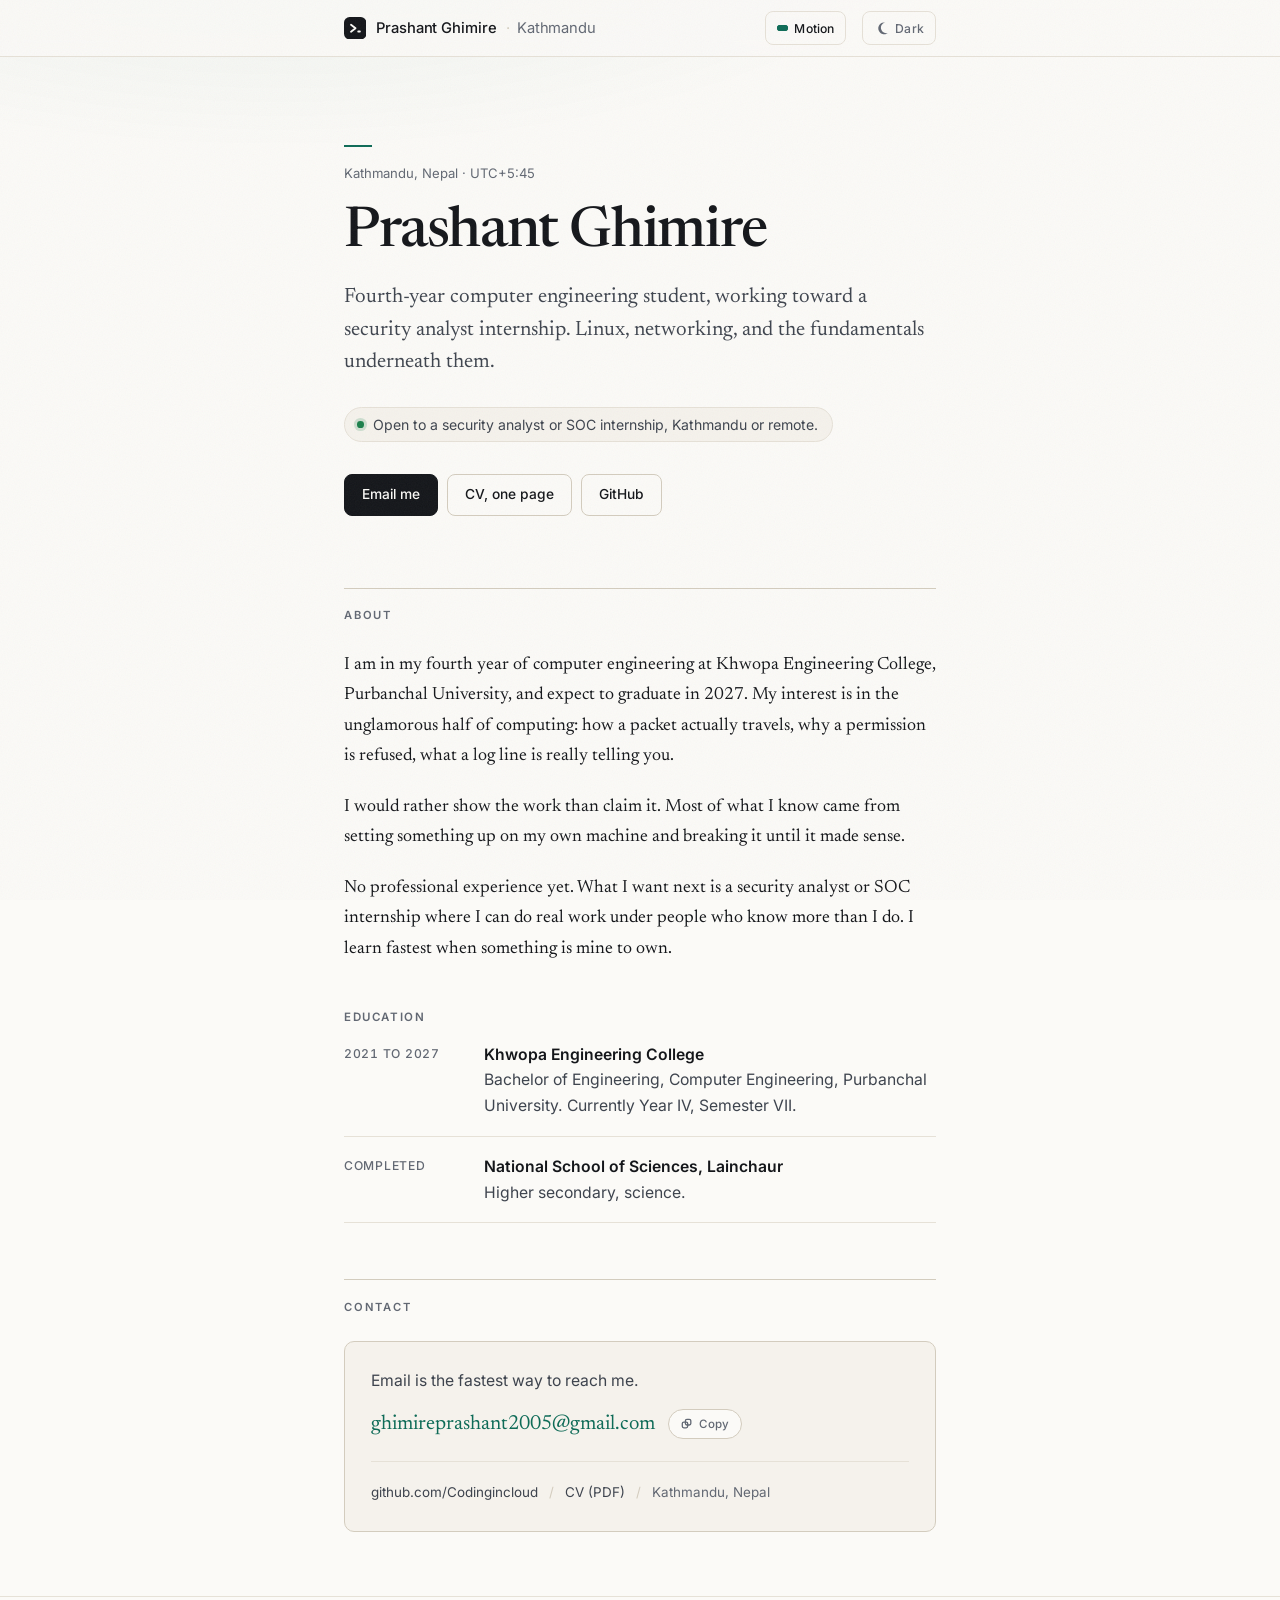
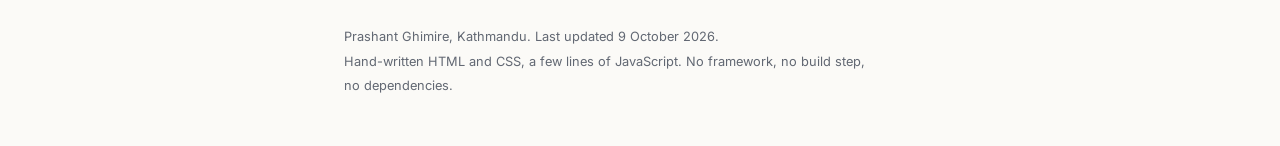
==== commit 055e32d4: "Let the reader choose the motion, and give the name its own arrival The page looked still to anyone " ====
--- a/index.html
+++ b/index.html
@@ -19,22 +19,35 @@
 <meta property="og:image:alt" content="Prashant Ghimire, computer engineering student in Kathmandu.">
 <meta name="twitter:card" content="summary_large_image">
 <link rel="icon" href="favicon.svg" type="image/svg+xml">
+<link rel="apple-touch-icon" href="apple-touch-icon.png">
+<!-- The motion switch is only a switch when there is a script to work it. -->
+<noscript><style>.motion-btn { display: none; }</style></noscript>
 <link rel="preload" href="assets/fonts/newsreader-latin.woff2" as="font" type="font/woff2" crossorigin>
 <!-- The ?v= token is the cache key. Cloudflare caches static files at the edge
      for four hours (max-age=14400), so without a new token a change to the
      stylesheet is invisible to anyone who has loaded the site before. Bump it
      whenever site.css or site.js changes: any date or short string will do. -->
-<link rel="stylesheet" href="assets/css/site.css?v=2026-10-09b">
+<link rel="stylesheet" href="assets/css/site.css?v=2026-10-09d">
 <script>
-  // Set the theme before the first paint so the page never flashes the wrong
-  // background. No stored choice means the operating system gets to decide.
+  // Both decisions are made before the first paint, so the page never flashes
+  // the wrong background and never starts to move for a reader who has asked it
+  // not to. No stored choice means the operating system gets to decide; a
+  // stored one wins, which is how a reader whose system asks for less motion
+  // can still ask this page for it.
   (function () {
     try {
-      var saved = localStorage.getItem("pg-theme");
-      var dark = saved
-        ? saved === "dark"
+      var root = document.documentElement;
+      var theme = localStorage.getItem("pg-theme");
+      var dark = theme
+        ? theme === "dark"
         : window.matchMedia("(prefers-color-scheme: dark)").matches;
-      if (dark) document.documentElement.setAttribute("data-theme", "dark");
+      if (dark) root.setAttribute("data-theme", "dark");
+
+      var motion = localStorage.getItem("pg-motion");
+      if (motion !== "on" && motion !== "off") {
+        motion = window.matchMedia("(prefers-reduced-motion: reduce)").matches ? "off" : "on";
+      }
+      root.setAttribute("data-motion", motion);
     } catch (e) {}
   })();
 </script>
@@ -56,6 +69,9 @@
       <span class="brand-name">Prashant Ghimire</span>
       <span class="brand-place">Kathmandu</span>
     </a>
+    <button class="motion-btn" id="motionBtn" type="button" aria-pressed="false" aria-label="Motion">
+      <i aria-hidden="true"></i><span>Motion</span>
+    </button>
     <button class="theme-btn" id="themeBtn" type="button">
       <svg class="sun" viewBox="0 0 16 16" aria-hidden="true"><circle cx="8" cy="8" r="4.2"></circle></svg>
       <svg class="moon" viewBox="0 0 16 16" aria-hidden="true"><path d="M11 1.6a6.6 6.6 0 1 0 3.4 11.7A5.4 5.4 0 0 1 11 1.6Z"></path></svg>
@@ -69,7 +85,37 @@
 
     <section class="hero" id="top">
       <p class="eyebrow">Kathmandu, Nepal · UTC+5:45</p>
-      <h1>Prashant Ghimire</h1>
+      <h1 id="name">Prashant Ghimire</h1>
+      <script>
+        // The name arrives one letter at a time, so it is split here rather than
+        // in the page script at the end: this runs while the parser is still
+        // walking the hero, so the whole name can never flash first and then
+        // dissolve into letters. If this never runs the name stays whole and
+        // arrives whole, which is the whole point of it being here.
+        (function () {
+          var name = document.getElementById("name");
+          if (!name) return;
+          var words = name.textContent.split(" ");
+          var frag = document.createDocumentFragment();
+          var i = 0;
+          for (var w = 0; w < words.length; w++) {
+            if (w) frag.appendChild(document.createTextNode(" "));
+            var word = document.createElement("span");
+            word.className = "w";
+            for (var c = 0; c < words[w].length; c++) {
+              var letter = document.createElement("span");
+              letter.className = "l";
+              letter.textContent = words[w].charAt(c);
+              letter.style.setProperty("--i", i++);
+              word.appendChild(letter);
+            }
+            frag.appendChild(word);
+          }
+          name.textContent = "";
+          name.appendChild(frag);
+          name.className = "split";
+        })();
+      </script>
       <p class="lede">
         Fourth-year computer engineering student, working toward a security
         analyst internship. Linux, networking, and the fundamentals underneath
@@ -156,7 +202,7 @@
 <footer class="site-foot">
   <div class="wrap">
     <p>Prashant Ghimire, Kathmandu. Last updated 9 October 2026.</p>
-    <p>Hand-written HTML and CSS, one small script. No framework, no build step, no dependencies.</p>
+    <p>Hand-written HTML and CSS, a few lines of JavaScript. No framework, no build step, no dependencies.</p>
   </div>
 </footer>
 
@@ -173,6 +219,6 @@
   "knowsAbout": ["Linux", "Computer networking", "Information security"]
 }
 </script>
-<script src="assets/js/site.js?v=2026-10-09b"></script>
+<script src="assets/js/site.js?v=2026-10-09d"></script>
 </body>
 </html>
--- a/assets/css/site.css
+++ b/assets/css/site.css
@@ -12,7 +12,8 @@
    compositor. Scroll reveals and the progress line are native CSS
    (`animation-timeline`), so they cost no JavaScript and simply do not play in
    a browser that lacks them: the content is visible either way. Every rule that
-   moves is inside `prefers-reduced-motion: no-preference`.
+   moves is named through one variable, so the whole layer is switched on and
+   off in one place — by the operating system, or by the reader.
    =========================================================================== */
 
 @font-face {
@@ -144,11 +145,9 @@
   opacity: 0.75;
 }
 @supports (animation-timeline: scroll()) {
-  @media (prefers-reduced-motion: no-preference) {
-    .progress {
-      animation: progress-grow linear both;
-      animation-timeline: scroll(root block);
-    }
+  .progress {
+    animation: var(--a-progress) linear both;
+    animation-timeline: scroll(root block);
   }
 }
 @keyframes progress-grow { to { transform: scaleX(1); } }
@@ -181,7 +180,6 @@
 @media (max-width: 30rem) { .brand-place { display: none; } }
 
 .theme-btn {
-  margin-left: auto;
   display: inline-flex; align-items: center; gap: 0.4rem;
   min-height: 2.1rem;
   font: 500 0.76rem var(--sans);
@@ -202,6 +200,51 @@
 .theme-btn .sun { display: none; }
 [data-theme="dark"] .theme-btn .sun { display: block; }
 [data-theme="dark"] .theme-btn .moon { display: none; }
+
+/* Three things to fit in one row on a narrow phone, so they give way in that
+   order: the switch tightens its padding first, and only on the narrowest
+   phones does the theme button drop its word — the sun and the moon already
+   carry its state, and its label names it for a screen reader. The switch
+   keeps its word everywhere, because its block of light means less on its own. */
+@media (max-width: 26rem) {
+  .motion-btn { padding-left: 0.55rem; padding-right: 0.55rem; }
+}
+@media (max-width: 24rem) {
+  .theme-btn { padding: 0.34rem 0.5rem; }
+  .theme-btn span { display: none; }
+}
+@media (max-width: 21rem) {
+  .motion-btn span { display: none; }
+}
+
+/* The motion switch, built like the theme button and sitting beside it. Its
+   indicator is the mark's own cursor block: lit while this page is allowed to
+   move, an outline while it is not. */
+.motion-btn {
+  /* the auto margin puts this switch and the theme button together at the
+     right-hand end of the header, whatever the brand is doing */
+  margin-left: auto;
+  display: inline-flex; align-items: center; gap: 0.4rem;
+  white-space: nowrap; /* never wraps into a two-line button at 360px */
+  min-height: 2.1rem;
+  font: 500 0.76rem var(--sans);
+  letter-spacing: 0.01em;
+  color: var(--muted);
+  background: none;
+  border: 1px solid var(--rule);
+  border-radius: 8px;
+  padding: 0.34rem 0.7rem;
+  cursor: pointer;
+  transition: color var(--base) var(--ease), border-color var(--base) var(--ease);
+}
+.motion-btn:hover { color: var(--ink); border-color: var(--rule-strong); }
+.motion-btn i {
+  width: 0.66rem; height: 0.36rem;
+  border: 1px solid currentColor;
+  border-radius: 2px;
+}
+.motion-btn[aria-pressed="true"] { color: var(--ink); }
+.motion-btn[aria-pressed="true"] i { background: var(--accent); border-color: var(--accent); }
 
 /* ---------- hero --------------------------------------------------------- */
 
@@ -460,54 +503,144 @@
 .site-foot p { margin: 0; max-width: 34rem; }
 
 /* ===========================================================================
-   Motion. Nothing below runs when the reader has asked for less of it, and the
-   page is complete and readable with all of it switched off.
+   Motion. The page is complete and readable with all of it switched off, and
+   the reader has the last word on whether it runs: their system's preference
+   is the starting point, and the switch in the header can overrule it either
+   way.
+
+   Every animation is named through a variable, so the whole layer is decided
+   by the four short blocks below and nothing else. The rules themselves are
+   not inside a media query any more: a rule a media query hides cannot be
+   switched back on.
    =========================================================================== */
 
+:root {
+  --a-rise: none;
+  --a-rule: none;
+  --a-focus: none;
+  --a-draw: none;
+  --a-blink: none;
+  --a-reveal: none;
+  --a-wipe: none;
+  --a-progress: none;
+  --letter-step: 22ms;
+}
+/* What the operating system says, for a reader who has not answered and for one
+   with JavaScript off, since only the script can set the attribute. */
 @media (prefers-reduced-motion: no-preference) {
-
-  /* -- arrival: the page assembles rather than appearing ------------------ */
-  .hero > * { animation: rise var(--slowest) var(--ease) both; }
-  .hero > *:nth-child(2) { animation-delay: 60ms; }
-  .hero > *:nth-child(3) { animation-delay: 120ms; }
-  .hero > *:nth-child(4) { animation-delay: 180ms; }
-  .hero > *:nth-child(5) { animation-delay: 240ms; }
-
-  .eyebrow::before { animation: rule-in var(--slowest) var(--ease) both; }
-
-  /* .hero > * sets the timing for every child; the name swaps the keyframes for
-     the blur-to-sharp one. A bare `h1` selector would lose to the class above,
-     which is exactly what happened the first time. */
-  .hero > h1 { animation-name: focus-in; }
-
-  /* The mark draws its own caret, then the cursor block blinks on a slow
-     cycle, the way a terminal does. */
-  .mark path {
-    stroke-dasharray: 24;
-    stroke-dashoffset: 24;
-    animation: draw 700ms var(--ease) 150ms both;
+  :root {
+    --a-rise: rise;
+    --a-rule: rule-in;
+    --a-focus: focus-in;
+    --a-draw: draw;
+    --a-blink: blink;
+    --a-reveal: reveal-in;
+    --a-wipe: theme-wipe;
+    --a-progress: progress-grow;
   }
-  .mark rect.cursor { animation: blink 1.4s steps(1, end) 900ms infinite; }
-
-  /* -- scroll reveals: native, no observer, no listener ------------------- */
-  @supports (animation-timeline: view()) {
-    .reveal {
-      animation: reveal-in linear both;
-      animation-timeline: view();
-      animation-range: entry 5% cover 24%;
-    }
-    .reveal-group > * {
-      animation: reveal-in linear both;
-      animation-timeline: view();
-      animation-range: entry 2% cover 20%;
-    }
+}
+/* What the reader says, which outranks the system either way. */
+html[data-motion="on"] {
+  --a-rise: rise;
+  --a-rule: rule-in;
+  --a-focus: focus-in;
+  --a-draw: draw;
+  --a-blink: blink;
+  --a-reveal: reveal-in;
+  --a-wipe: theme-wipe;
+  --a-progress: progress-grow;
+}
+html[data-motion="off"] {
+  --a-rise: none;
+  --a-rule: none;
+  --a-focus: none;
+  --a-draw: none;
+  --a-blink: none;
+  --a-reveal: none;
+  --a-wipe: none;
+  --a-progress: none;
+}
+
+/* -- arrival: the page assembles rather than appearing ------------------ */
+.hero > * { animation: var(--a-rise) var(--slowest) var(--ease) both; }
+.hero > *:nth-child(2) { animation-delay: 60ms; }
+.hero > *:nth-child(3) { animation-delay: 120ms; }
+.hero > *:nth-child(4) { animation-delay: 180ms; }
+.hero > *:nth-child(5) { animation-delay: 240ms; }
+
+.eyebrow::before { animation: var(--a-rule) var(--slowest) var(--ease) both; }
+
+/* .hero > * sets the timing for every child; the name swaps the keyframes for
+   the blur-to-sharp one. A bare `h1` selector would lose to the class above,
+   which is exactly what happened the first time. */
+.hero > h1 { animation-name: var(--a-focus); }
+
+/* The script splits the name into letters before the first paint, each one
+   carrying its place in the queue, so it comes into focus from left to right
+   — the page writing the name it belongs to. With no script there is nothing
+   to split and the whole name takes the blur-to-sharp arrival instead. The
+   parent has to stand still, or the letters would move twice. */
+html[data-motion="on"] .hero > h1.split { animation-name: none; }
+html[data-motion="on"] .hero > h1.split > .w {
+  display: inline-block;
+  white-space: nowrap; /* a word may wrap, but never inside itself */
+}
+html[data-motion="on"] .hero > h1.split > .w > .l {
+  display: inline-block;
+  animation: var(--a-focus) var(--slowest) var(--ease) both;
+  animation-delay: calc(40ms + var(--i, 0) * var(--letter-step));
+}
+
+/* The mark draws its own caret, then the cursor block blinks on a slow
+   cycle, the way a terminal does — and steps up to a faster blink while the
+   reader is scrolling, as though it were working. */
+.mark path {
+  stroke-dasharray: 24;
+  stroke-dashoffset: 24;
+  animation: var(--a-draw) 700ms var(--ease) 150ms both;
+}
+.mark rect.cursor { animation: var(--a-blink) 1.4s steps(1, end) 900ms infinite; }
+html[data-scrolling] .mark rect.cursor { animation-duration: 520ms; }
+
+/* -- scroll reveals: native, no observer, no listener ------------------- */
+@supports (animation-timeline: view()) {
+  .reveal {
+    animation: var(--a-reveal) linear both;
+    animation-timeline: view();
+    animation-range: entry 5% cover 24%;
   }
-
-  /* -- the theme change reveals itself from the button -------------------- */
-  ::view-transition-old(root) { animation: none; }
-  ::view-transition-new(root) {
-    animation: theme-wipe var(--slowest) var(--ease) both;
+  .reveal-group > * {
+    animation: var(--a-reveal) linear both;
+    animation-timeline: view();
+    animation-range: entry 2% cover 20%;
   }
+}
+
+/* -- the theme change reveals itself from the button -------------------- */
+::view-transition-old(root) { animation: none; }
+::view-transition-new(root) {
+  animation: var(--a-wipe) var(--slowest) var(--ease) both;
+}
+
+/* The reveal above is a promise the browser cannot always keep: an element
+   already on screen at load, or one with too little page left beneath it to
+   reach the end of its range, would wait forever at partial opacity. The
+   script hands those the ordinary arrival instead, so text is never dim on
+   purpose. Specificity ties with `.reveal-group > *`, so this must stay
+   below it. */
+.reveal-appear {
+  animation: var(--a-rise) var(--slowest) var(--ease) both;
+  animation-timeline: auto;
+  animation-range: normal;
+}
+
+/* A block whose own children are already arriving stays still. Without this
+   the group and the paragraphs would move the same text twice, and the
+   arrival would read as heavier than the rest of the page. */
+.reveal-hold {
+  animation: none;
+  animation-timeline: auto;
+  animation-range: normal;
 }
 
 @keyframes rise {
@@ -533,13 +666,27 @@
   to { clip-path: circle(var(--wipe-r, 120vmax) at var(--wipe-x, 50%) var(--wipe-y, 2rem)); }
 }
 
+/* Two ways for motion to be off, and both flatten what is left: the operating
+   system asked for less and the reader has not overruled it, or the reader
+   asked for less on this page. The transitions in the layer above are not
+   named through the variables, so this is what stops them too. */
 @media (prefers-reduced-motion: reduce) {
-  *, *::before, *::after {
+  html:not([data-motion="on"]) *,
+  html:not([data-motion="on"]) *::before,
+  html:not([data-motion="on"]) *::after {
     animation-duration: 0.01ms !important;
     animation-iteration-count: 1 !important;
     transition-duration: 0.01ms !important;
     scroll-behavior: auto !important;
   }
+}
+html[data-motion="off"] *,
+html[data-motion="off"] *::before,
+html[data-motion="off"] *::after {
+  animation-duration: 0.01ms !important;
+  animation-iteration-count: 1 !important;
+  transition-duration: 0.01ms !important;
+  scroll-behavior: auto !important;
 }
 
 @media print {
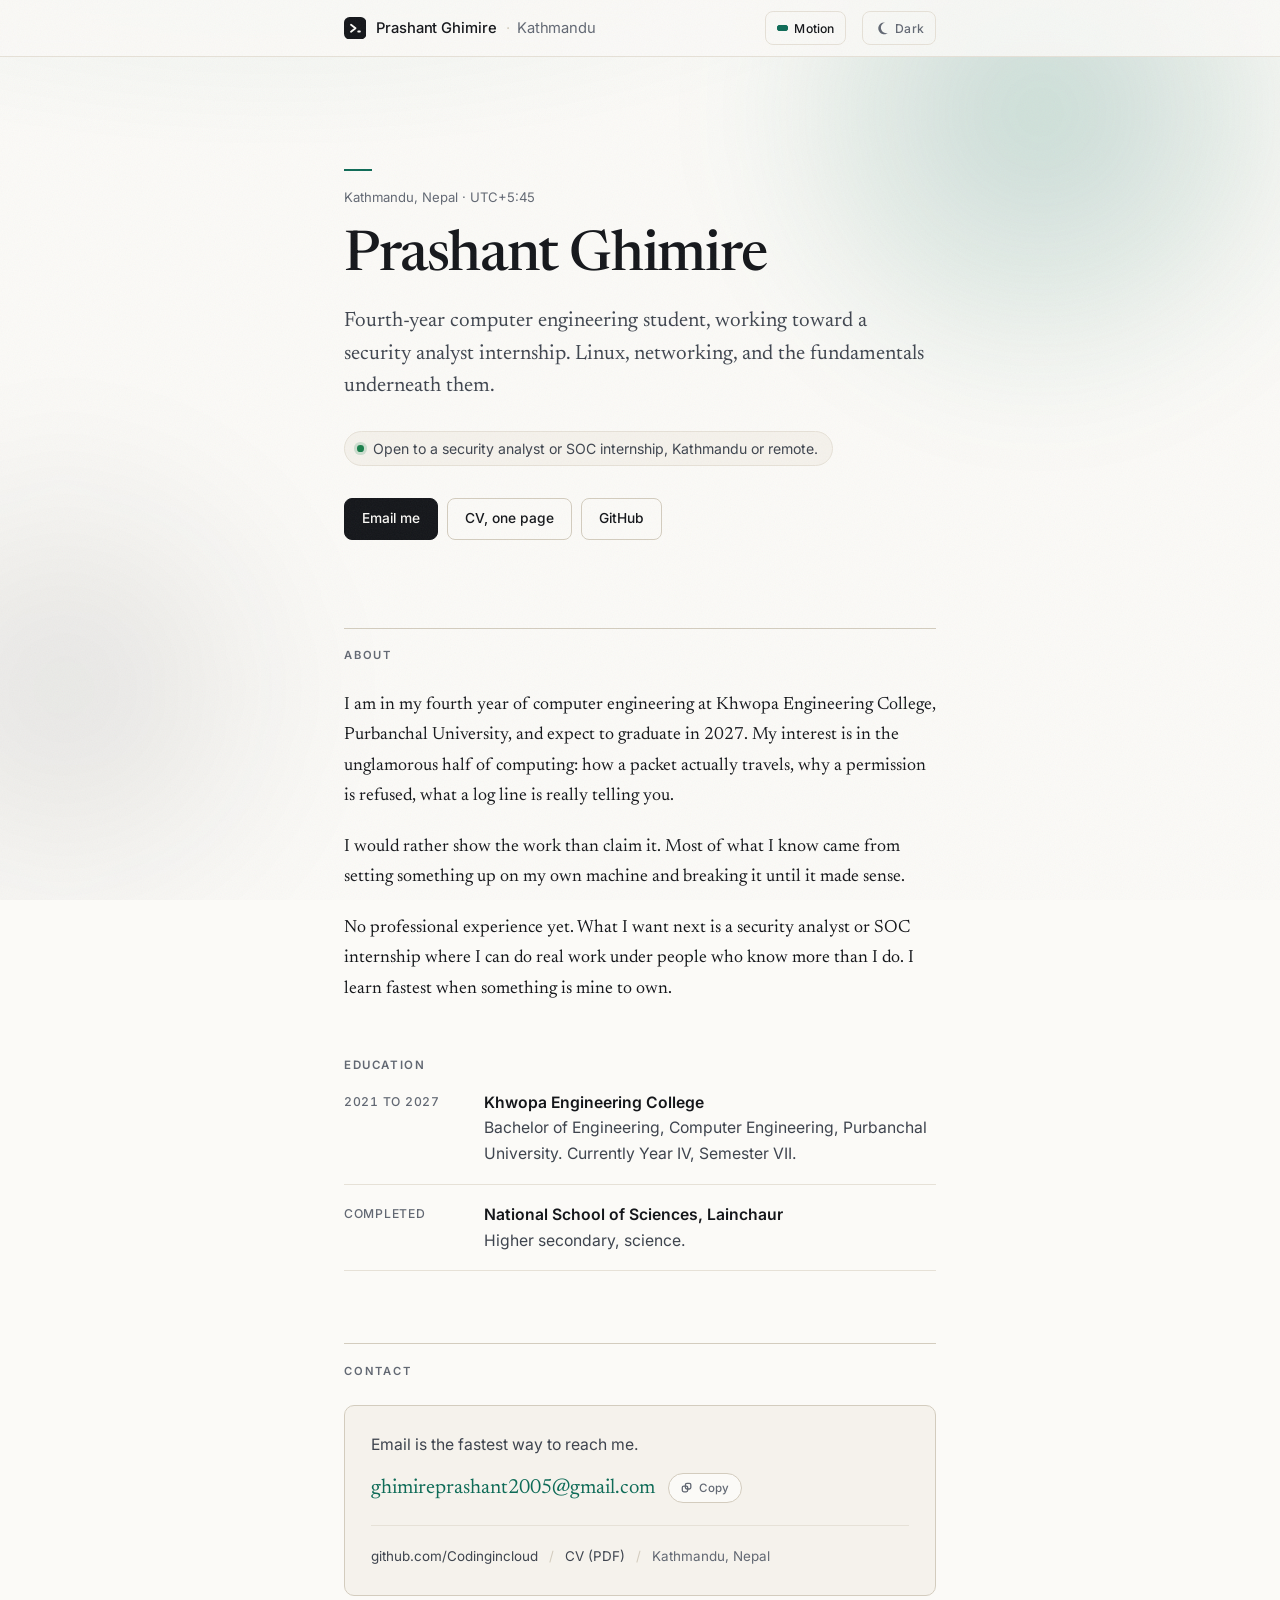
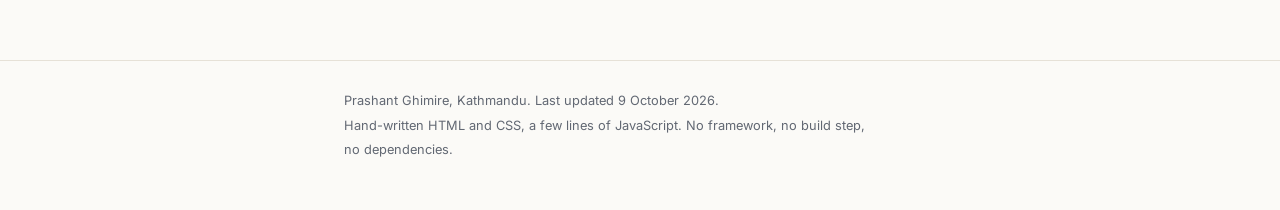
==== commit 6a3d2fd8: "Fill the room a large screen leaves empty Two soft lights now sit behind the page from a laptop widt" ====
--- a/index.html
+++ b/index.html
@@ -56,6 +56,12 @@
 
 <a class="skip" href="#main">Skip to content</a>
 <div class="progress" aria-hidden="true"></div>
+
+<!-- Two soft lights behind the page, for screens with room either side of the
+     column. Decoration only: nothing here is read out or clickable. -->
+<div class="ambience" aria-hidden="true">
+  <div class="room"><i></i><i></i></div>
+</div>
 
 <header class="site-head">
   <div class="wrap head-inner">
--- a/assets/css/site.css
+++ b/assets/css/site.css
@@ -99,6 +99,68 @@
     color-mix(in srgb, var(--accent) 7%, transparent), transparent 70%);
   pointer-events: none;
   z-index: 0;
+}
+
+/* ---------- ambience: the light the page sits in ------------------------- */
+
+/* Two soft lights behind everything, drawn here rather than fetched. A narrow
+   screen has no room for them and never builds the layers at all; from a
+   laptop up they fill the space either side of the column, which is the part
+   of a large screen a 40rem page otherwise leaves empty.
+
+   Three nested pieces on purpose, so no two of them want the same transform:
+   the frame leans with the pointer, the room inside it slides with the scroll,
+   and each light drifts on its own slow cycle. All of it is transform and
+   opacity on fixed layers, which the compositor carries without repainting. */
+.ambience {
+  position: fixed;
+  inset: 0;
+  z-index: 0;
+  overflow: hidden;
+  pointer-events: none;
+  opacity: 0;
+  transform: translate3d(var(--gx, 0px), var(--gy, 0px), 0);
+  transition: transform 700ms var(--ease);
+}
+.ambience .room {
+  position: absolute;
+  inset: 0;
+}
+.ambience i {
+  position: absolute;
+  display: block;
+  border-radius: 50%;
+  filter: blur(50px);
+  background: radial-gradient(circle,
+    color-mix(in srgb, var(--accent) 22%, transparent), transparent 68%);
+}
+.ambience i:nth-child(1) {
+  /* the warm one sits in the top corner, its centre just inside the screen, so
+     the light the reader sees is the light itself rather than its tail */
+  width: 40rem; height: 40rem;
+  top: -13rem; right: -5rem;
+}
+.ambience i:nth-child(2) {
+  width: 34rem; height: 34rem;
+  top: 26rem; left: -13rem;
+  background: radial-gradient(circle,
+    color-mix(in srgb, var(--ink) 9%, transparent), transparent 72%);
+}
+/* Dark is where a light reads best, so it is allowed to be the stronger of the
+   two themes; on paper the same value would look like a stain. */
+[data-theme="dark"] .ambience i:nth-child(1) {
+  background: radial-gradient(circle,
+    color-mix(in srgb, var(--accent) 26%, transparent), transparent 66%);
+}
+[data-theme="dark"] .ambience i:nth-child(2) {
+  background: radial-gradient(circle,
+    color-mix(in srgb, var(--accent) 17%, transparent), transparent 70%);
+}
+
+/* Room for them is a question about the screen, not about motion: a still page
+   on a large screen is lit this way too. */
+@media (min-width: 48rem) {
+  .ambience { opacity: 1; }
 }
 body::after {
   content: "";
@@ -523,6 +585,9 @@
   --a-reveal: none;
   --a-wipe: none;
   --a-progress: none;
+  --a-glow-1: none;
+  --a-glow-2: none;
+  --a-glow-lift: none;
   --letter-step: 22ms;
 }
 /* What the operating system says, for a reader who has not answered and for one
@@ -537,6 +602,9 @@
     --a-reveal: reveal-in;
     --a-wipe: theme-wipe;
     --a-progress: progress-grow;
+    --a-glow-1: glow-one;
+    --a-glow-2: glow-two;
+    --a-glow-lift: glow-lift;
   }
 }
 /* What the reader says, which outranks the system either way. */
@@ -549,6 +617,9 @@
   --a-reveal: reveal-in;
   --a-wipe: theme-wipe;
   --a-progress: progress-grow;
+  --a-glow-1: glow-one;
+  --a-glow-2: glow-two;
+  --a-glow-lift: glow-lift;
 }
 html[data-motion="off"] {
   --a-rise: none;
@@ -559,6 +630,9 @@
   --a-reveal: none;
   --a-wipe: none;
   --a-progress: none;
+  --a-glow-1: none;
+  --a-glow-2: none;
+  --a-glow-lift: none;
 }
 
 /* -- arrival: the page assembles rather than appearing ------------------ */
@@ -601,6 +675,29 @@
 }
 .mark rect.cursor { animation: var(--a-blink) 1.4s steps(1, end) 900ms infinite; }
 html[data-scrolling] .mark rect.cursor { animation-duration: 520ms; }
+
+/* The lights. Slow enough that nothing is ever caught moving: the room changes
+   over a minute, and slides a few pixels as the reader scrolls. */
+.ambience i:nth-child(1) {
+  animation: var(--a-glow-1) 64s ease-in-out infinite alternate;
+}
+.ambience i:nth-child(2) {
+  animation: var(--a-glow-2) 88s ease-in-out infinite alternate;
+}
+@supports (animation-timeline: scroll()) {
+  .ambience .room {
+    animation: var(--a-glow-lift) linear both;
+    animation-timeline: scroll(root block);
+  }
+}
+
+/* Above this width the page is no longer read on a phone, and the reading
+   rhythm gets more air. */
+@media (min-width: 80rem) {
+  .hero { padding-top: 7rem; }
+  section { padding-top: 4.5rem; }
+  .subhead { margin-top: 3.5rem; }
+}
 
 /* -- scroll reveals: native, no observer, no listener ------------------- */
 @supports (animation-timeline: view()) {
@@ -664,6 +761,18 @@
 @keyframes theme-wipe {
   from { clip-path: circle(0 at var(--wipe-x, 50%) var(--wipe-y, 2rem)); }
   to { clip-path: circle(var(--wipe-r, 120vmax) at var(--wipe-x, 50%) var(--wipe-y, 2rem)); }
+}
+@keyframes glow-one {
+  from { transform: translate3d(0, 0, 0) scale(1); }
+  to { transform: translate3d(5rem, 4rem, 0) scale(1.12); }
+}
+@keyframes glow-two {
+  from { transform: translate3d(0, 0, 0) scale(1.06); }
+  to { transform: translate3d(-4rem, -3rem, 0) scale(0.94); }
+}
+@keyframes glow-lift {
+  from { transform: translateY(0); }
+  to { transform: translateY(-6rem); }
 }
 
 /* Two ways for motion to be off, and both flatten what is left: the operating
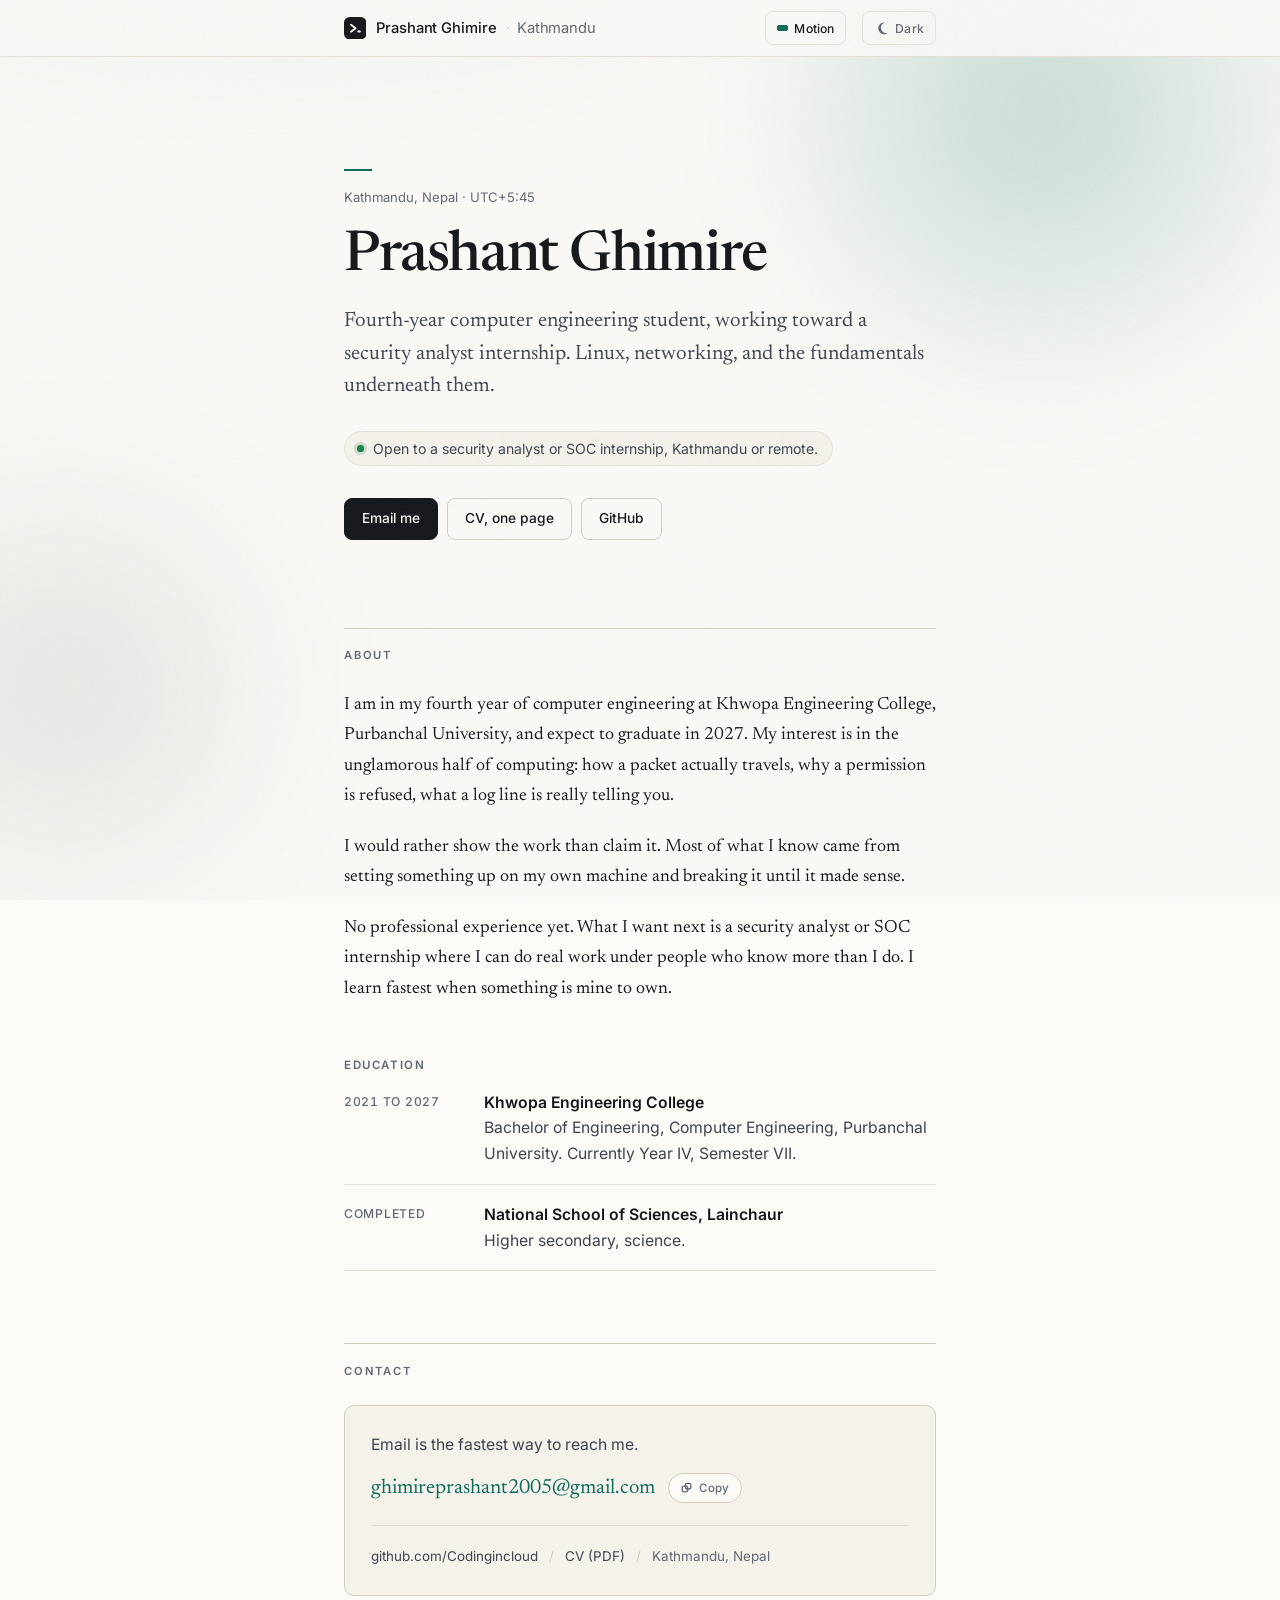
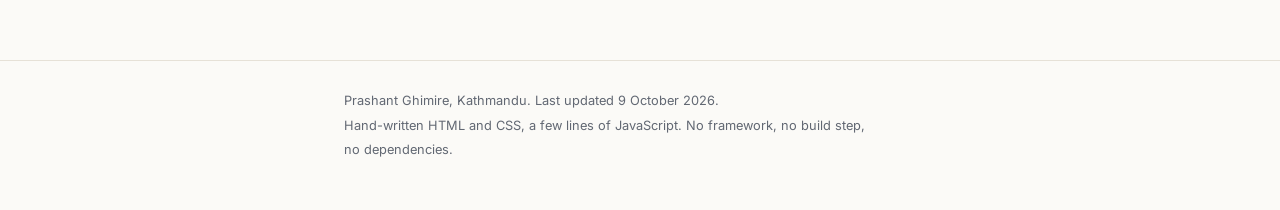
==== commit 0e2e3e1f: "feat: the name types itself, the fold drifts, and the light follows the reader The name now arrives " ====
--- a/index.html
+++ b/index.html
@@ -27,7 +27,7 @@
      for four hours (max-age=14400), so without a new token a change to the
      stylesheet is invisible to anyone who has loaded the site before. Bump it
      whenever site.css or site.js changes: any date or short string will do. -->
-<link rel="stylesheet" href="assets/css/site.css?v=2026-10-09d">
+<link rel="stylesheet" href="assets/css/site.css?v=2026-10-09g">
 <script>
   // Both decisions are made before the first paint, so the page never flashes
   // the wrong background and never starts to move for a reader who has asked it
@@ -60,7 +60,10 @@
 <!-- Two soft lights behind the page, for screens with room either side of the
      column. Decoration only: nothing here is read out or clickable. -->
 <div class="ambience" aria-hidden="true">
-  <div class="room"><i></i><i></i></div>
+  <div class="room">
+    <span class="m1"><i></i></span>
+    <span class="m2"><i></i></span>
+  </div>
 </div>
 
 <header class="site-head">
@@ -104,6 +107,7 @@
           var words = name.textContent.split(" ");
           var frag = document.createDocumentFragment();
           var i = 0;
+          // the caret that types the name, then blinks twice and retires
           for (var w = 0; w < words.length; w++) {
             if (w) frag.appendChild(document.createTextNode(" "));
             var word = document.createElement("span");
@@ -117,6 +121,11 @@
             }
             frag.appendChild(word);
           }
+          var caret = document.createElement("i");
+          caret.className = "caret";
+          caret.setAttribute("aria-hidden", "true");
+          frag.appendChild(caret);
+
           name.textContent = "";
           name.appendChild(frag);
           name.className = "split";
@@ -225,6 +234,6 @@
   "knowsAbout": ["Linux", "Computer networking", "Information security"]
 }
 </script>
-<script src="assets/js/site.js?v=2026-10-09d"></script>
+<script src="assets/js/site.js?v=2026-10-09f"></script>
 </body>
 </html>
--- a/assets/css/site.css
+++ b/assets/css/site.css
@@ -126,6 +126,18 @@
   position: absolute;
   inset: 0;
 }
+/* Each light rides in a mover of its own. The mover carries the reading
+   position — where the light stands for this part of the page — and the light
+   inside it carries nothing but its own slow drift, so the two never want the
+   same transform. */
+.ambience .m1,
+.ambience .m2 {
+  position: absolute;
+  inset: 0;
+  transition: transform 1600ms var(--ease);
+}
+.ambience .m1 { transform: translate3d(var(--s1x, 0px), var(--s1y, 0px), 0); }
+.ambience .m2 { transform: translate3d(var(--s2x, 0px), var(--s2y, 0px), 0); }
 .ambience i {
   position: absolute;
   display: block;
@@ -134,13 +146,13 @@
   background: radial-gradient(circle,
     color-mix(in srgb, var(--accent) 22%, transparent), transparent 68%);
 }
-.ambience i:nth-child(1) {
+.ambience .m1 > i {
   /* the warm one sits in the top corner, its centre just inside the screen, so
      the light the reader sees is the light itself rather than its tail */
   width: 40rem; height: 40rem;
   top: -13rem; right: -5rem;
 }
-.ambience i:nth-child(2) {
+.ambience .m2 > i {
   width: 34rem; height: 34rem;
   top: 26rem; left: -13rem;
   background: radial-gradient(circle,
@@ -588,6 +600,8 @@
   --a-glow-1: none;
   --a-glow-2: none;
   --a-glow-lift: none;
+  --a-hero-drift: none;
+  --a-caret: none;
   --letter-step: 22ms;
 }
 /* What the operating system says, for a reader who has not answered and for one
@@ -605,6 +619,8 @@
     --a-glow-1: glow-one;
     --a-glow-2: glow-two;
     --a-glow-lift: glow-lift;
+    --a-hero-drift: hero-drift;
+    --a-caret: caret-retire;
   }
 }
 /* What the reader says, which outranks the system either way. */
@@ -620,6 +636,8 @@
   --a-glow-1: glow-one;
   --a-glow-2: glow-two;
   --a-glow-lift: glow-lift;
+  --a-hero-drift: hero-drift;
+  --a-caret: caret-retire;
 }
 html[data-motion="off"] {
   --a-rise: none;
@@ -633,9 +651,11 @@
   --a-glow-1: none;
   --a-glow-2: none;
   --a-glow-lift: none;
-}
-
-/* -- arrival: the page assembles rather than appearing ------------------ */
+  --a-hero-drift: none;
+  --a-caret: none;
+}
+
+/* -- arrival: the page assembles rather than appearing -------------------- */
 .hero > * { animation: var(--a-rise) var(--slowest) var(--ease) both; }
 .hero > *:nth-child(2) { animation-delay: 60ms; }
 .hero > *:nth-child(3) { animation-delay: 120ms; }
@@ -678,11 +698,53 @@
 
 /* The lights. Slow enough that nothing is ever caught moving: the room changes
    over a minute, and slides a few pixels as the reader scrolls. */
-.ambience i:nth-child(1) {
+.ambience .m1 > i {
   animation: var(--a-glow-1) 64s ease-in-out infinite alternate;
 }
-.ambience i:nth-child(2) {
+.ambience .m2 > i {
   animation: var(--a-glow-2) 88s ease-in-out infinite alternate;
+}
+
+/* The hero drifts a little slower than the page as it leaves, which is the
+   whole of the parallax on this site: enough to give the fold a floor, not
+   enough to watch. Type responding to the scroll is the one effect worth
+   borrowing from the agency portfolios, and it only needs to be small. */
+@supports (animation-timeline: scroll()) {
+  .hero {
+    animation: var(--a-hero-drift) linear both;
+    animation-timeline: scroll(root block);
+    animation-range: 0 65vh;
+  }
+}
+
+/* The caret sits at the end of the name, blinks twice once the last letter has
+   landed, and retires. The header's mark keeps the blinking from then on.
+
+   It is drawn rather than laid out: the anchor on the baseline has no size at
+   all, and the bar hangs off it. Anything with width or height in the line
+   changes the h1's own height, and on a narrow phone the caret gets pushed
+   onto a line of its own and takes the lede down with it. Both were measured.
+   The opacity on the anchor is what the timeline animates, and it fades the
+   bar with it. */
+.hero > h1.split > .caret {
+  position: relative;
+  display: inline-block;
+  width: 0;
+  height: 0;
+  opacity: 0;
+}
+.hero > h1.split > .caret::after {
+  content: "";
+  position: absolute;
+  left: 0.1em;
+  bottom: 0.06em;
+  width: 0.075em;
+  height: 0.72em;
+  border-radius: 1px;
+  background: var(--accent);
+}
+html[data-motion="on"] .hero > h1.split > .caret {
+  animation: var(--a-caret) 1.6s steps(1, end) 900ms both;
 }
 @supports (animation-timeline: scroll()) {
   .ambience .room {
@@ -773,6 +835,17 @@
 @keyframes glow-lift {
   from { transform: translateY(0); }
   to { transform: translateY(-6rem); }
+}
+@keyframes hero-drift {
+  from { transform: translateY(0); }
+  to { transform: translateY(-18px); }
+}
+@keyframes caret-retire {
+  0%, 12% { opacity: 0; }
+  13%, 37% { opacity: 1; }
+  38%, 54% { opacity: 0; }
+  55%, 79% { opacity: 1; }
+  80%, 100% { opacity: 0; }
 }
 
 /* Two ways for motion to be off, and both flatten what is left: the operating
